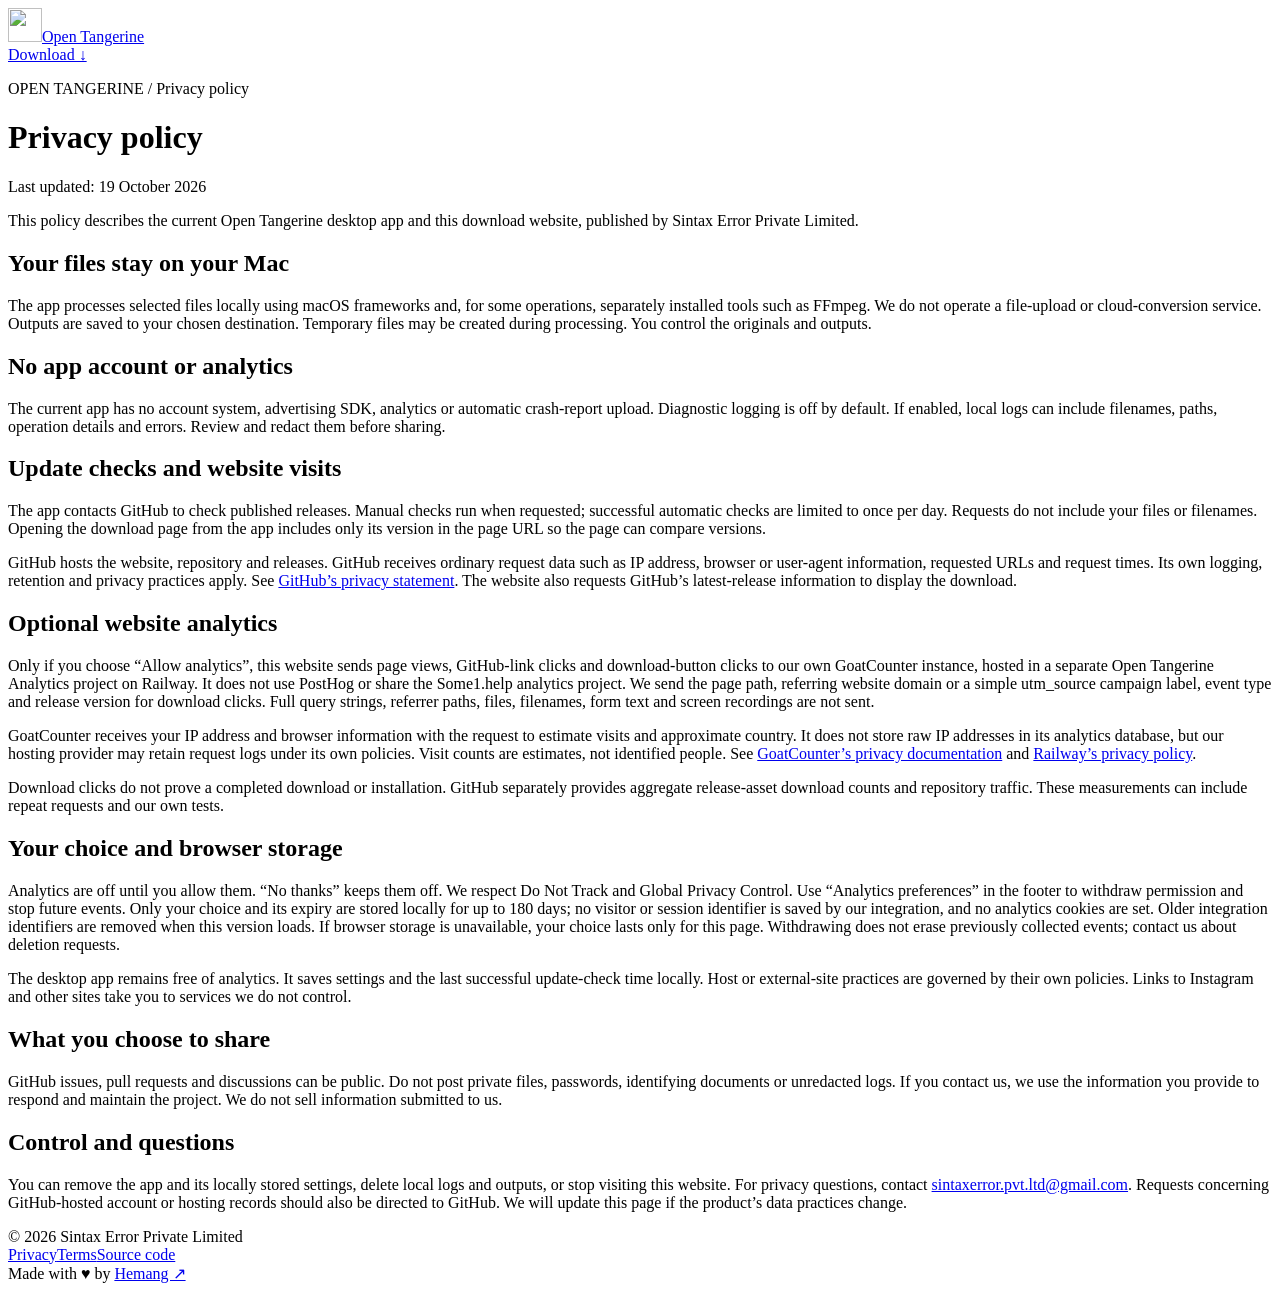
==== docs/privacy.html @ 4feaf7d5 "Release 0.1.9: drag exclusions, immediate hover, quick notch dismissal and Sintax branding" ====
<!doctype html><html lang="en"><head><meta charset="utf-8"><meta name="viewport" content="width=device-width,initial-scale=1"><title>Privacy policy — Open Tangerine</title><link rel="icon" href="assets/logo.svg"><link rel="stylesheet" href="assets/style.css"><meta name="description" content="How Open Tangerine processes files locally, checks releases on GitHub and handles website visits and diagnostic logs."><meta name="robots" content="index,follow,max-image-preview:large"><link rel="canonical" href="https://sintaxerrorpvtltd.github.io/Open-Tangerine/privacy.html"><link rel="sitemap" type="application/xml" href="https://sintaxerrorpvtltd.github.io/Open-Tangerine/sitemap.xml"><meta name="referrer" content="strict-origin-when-cross-origin"><meta property="og:type" content="website"><meta property="og:site_name" content="Open Tangerine"><meta property="og:locale" content="en_US"><meta property="og:title" content="Privacy policy — Open Tangerine"><meta property="og:description" content="How Open Tangerine processes files locally, checks releases on GitHub and handles website visits and diagnostic logs."><meta property="og:url" content="https://sintaxerrorpvtltd.github.io/Open-Tangerine/privacy.html"><meta property="og:image" content="https://sintaxerrorpvtltd.github.io/Open-Tangerine/assets/social-icon.png"><meta property="og:image:width" content="512"><meta property="og:image:height" content="512"><meta property="og:image:alt" content="Open Tangerine orange app icon"><meta name="twitter:card" content="summary"><meta name="twitter:title" content="Privacy policy — Open Tangerine"><meta name="twitter:description" content="How Open Tangerine processes files locally, checks releases on GitHub and handles website visits and diagnostic logs."><meta name="twitter:image" content="https://sintaxerrorpvtltd.github.io/Open-Tangerine/assets/social-icon.png"><link rel="stylesheet" href="assets/analytics.css?v=1"><script src="assets/analytics.js?v=2" defer></script></head><body><header class="nav wrap"><a class="brand" href="./"><img src="assets/logo.svg" width="34" height="34" alt="">Open Tangerine</a><nav><a href="./#download">Download ↓</a></nav></header><main class="legal wrap"><p class="eyebrow">OPEN TANGERINE / Privacy policy</p><h1>Privacy policy</h1><p>Last updated: 19 October 2026</p><p>This policy describes the current Open Tangerine desktop app and this download website, published by Sintax Error Private Limited.</p><h2>Your files stay on your Mac</h2><p>The app processes selected files locally using macOS frameworks and, for some operations, separately installed tools such as FFmpeg. We do not operate a file-upload or cloud-conversion service. Outputs are saved to your chosen destination. Temporary files may be created during processing. You control the originals and outputs.</p><h2>No app account or analytics</h2><p>The current app has no account system, advertising SDK, analytics or automatic crash-report upload. Diagnostic logging is off by default. If enabled, local logs can include filenames, paths, operation details and errors. Review and redact them before sharing.</p><h2>Update checks and website visits</h2><p>The app contacts GitHub to check published releases. Manual checks run when requested; successful automatic checks are limited to once per day. Requests do not include your files or filenames. Opening the download page from the app includes only its version in the page URL so the page can compare versions.</p><p>GitHub hosts the website, repository and releases. GitHub receives ordinary request data such as IP address, browser or user-agent information, requested URLs and request times. Its own logging, retention and privacy practices apply. See <a href="https://docs.github.com/en/site-policy/privacy-policies/github-general-privacy-statement">GitHub’s privacy statement</a>. The website also requests GitHub’s latest-release information to display the download.</p><h2>Optional website analytics</h2><p>Only if you choose “Allow analytics”, this website sends page views, GitHub-link clicks and download-button clicks to our own GoatCounter instance, hosted in a separate Open Tangerine Analytics project on Railway. It does not use PostHog or share the Some1.help analytics project. We send the page path, referring website domain or a simple utm_source campaign label, event type and release version for download clicks. Full query strings, referrer paths, files, filenames, form text and screen recordings are not sent.</p><p>GoatCounter receives your IP address and browser information with the request to estimate visits and approximate country. It does not store raw IP addresses in its analytics database, but our hosting provider may retain request logs under its own policies. Visit counts are estimates, not identified people. See <a href="https://www.goatcounter.com/help/privacy">GoatCounter’s privacy documentation</a> and <a href="https://railway.com/legal/privacy">Railway’s privacy policy</a>.</p><p>Download clicks do not prove a completed download or installation. GitHub separately provides aggregate release-asset download counts and repository traffic. These measurements can include repeat requests and our own tests.</p><h2>Your choice and browser storage</h2><p>Analytics are off until you allow them. “No thanks” keeps them off. We respect Do Not Track and Global Privacy Control. Use “Analytics preferences” in the footer to withdraw permission and stop future events. Only your choice and its expiry are stored locally for up to 180 days; no visitor or session identifier is saved by our integration, and no analytics cookies are set. Older integration identifiers are removed when this version loads. If browser storage is unavailable, your choice lasts only for this page. Withdrawing does not erase previously collected events; contact us about deletion requests.</p><p>The desktop app remains free of analytics. It saves settings and the last successful update-check time locally. Host or external-site practices are governed by their own policies. Links to Instagram and other sites take you to services we do not control.</p><h2>What you choose to share</h2><p>GitHub issues, pull requests and discussions can be public. Do not post private files, passwords, identifying documents or unredacted logs. If you contact us, we use the information you provide to respond and maintain the project. We do not sell information submitted to us.</p><h2>Control and questions</h2><p>You can remove the app and its locally stored settings, delete local logs and outputs, or stop visiting this website. For privacy questions, contact <a href="mailto:sintaxerror.pvt.ltd@gmail.com">sintaxerror.pvt.ltd@gmail.com</a>. Requests concerning GitHub-hosted account or hosting records should also be directed to GitHub. We will update this page if the product’s data practices change.</p></main><footer><div class="wrap footer-bottom"><span>© 2026 Sintax Error Private Limited</span><nav aria-label="Legal"><a href="privacy.html">Privacy</a><a href="terms.html">Terms</a><a href="https://github.com/sintaxerrorpvtltd/Open-Tangerine">Source code</a></nav><span>Made with <span class="heart" aria-label="love">♥</span> by <a href="https://www.instagram.com/hemaangg/">Hemang ↗</a></span></div></footer></body></html>
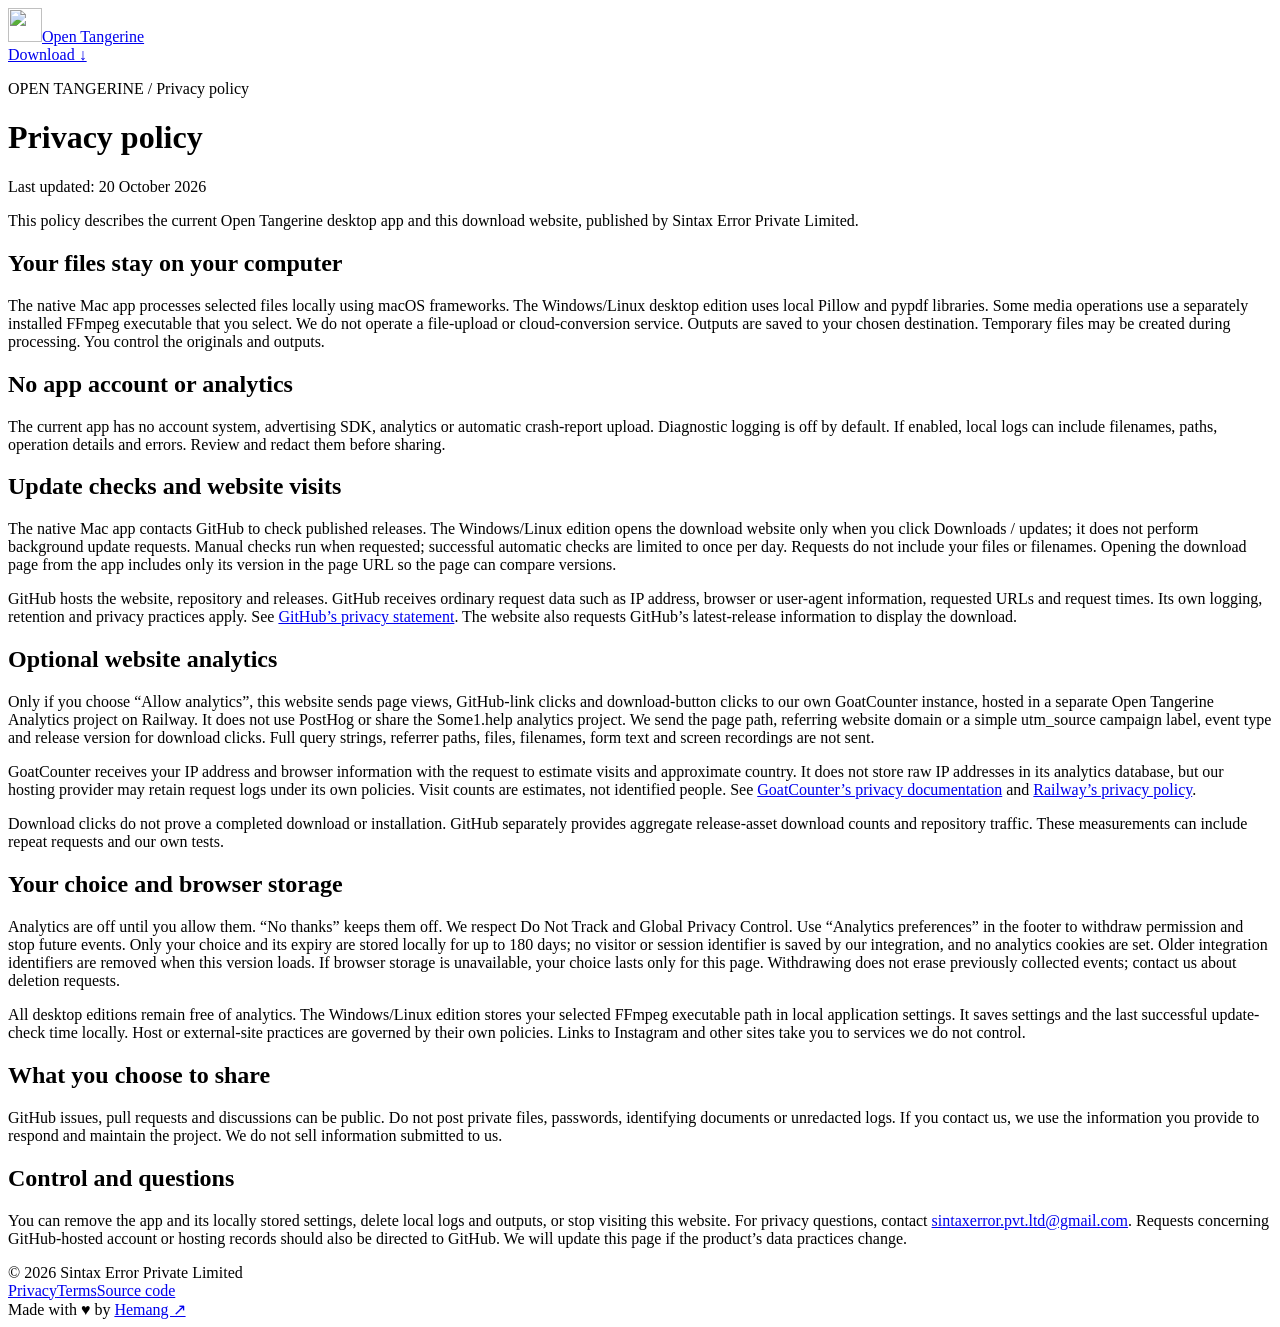
==== commit 1fc2333f: "Document desktop privacy and include Windows/Linux package analytics" ====
--- a/docs/privacy.html
+++ b/docs/privacy.html
@@ -1 +1 @@
-<!doctype html><html lang="en"><head><meta charset="utf-8"><meta name="viewport" content="width=device-width,initial-scale=1"><title>Privacy policy — Open Tangerine</title><link rel="icon" href="assets/logo.svg"><link rel="stylesheet" href="assets/style.css"><meta name="description" content="How Open Tangerine processes files locally, checks releases on GitHub and handles website visits and diagnostic logs."><meta name="robots" content="index,follow,max-image-preview:large"><link rel="canonical" href="https://sintaxerrorpvtltd.github.io/Open-Tangerine/privacy.html"><link rel="sitemap" type="application/xml" href="https://sintaxerrorpvtltd.github.io/Open-Tangerine/sitemap.xml"><meta name="referrer" content="strict-origin-when-cross-origin"><meta property="og:type" content="website"><meta property="og:site_name" content="Open Tangerine"><meta property="og:locale" content="en_US"><meta property="og:title" content="Privacy policy — Open Tangerine"><meta property="og:description" content="How Open Tangerine processes files locally, checks releases on GitHub and handles website visits and diagnostic logs."><meta property="og:url" content="https://sintaxerrorpvtltd.github.io/Open-Tangerine/privacy.html"><meta property="og:image" content="https://sintaxerrorpvtltd.github.io/Open-Tangerine/assets/social-icon.png"><meta property="og:image:width" content="512"><meta property="og:image:height" content="512"><meta property="og:image:alt" content="Open Tangerine orange app icon"><meta name="twitter:card" content="summary"><meta name="twitter:title" content="Privacy policy — Open Tangerine"><meta name="twitter:description" content="How Open Tangerine processes files locally, checks releases on GitHub and handles website visits and diagnostic logs."><meta name="twitter:image" content="https://sintaxerrorpvtltd.github.io/Open-Tangerine/assets/social-icon.png"><link rel="stylesheet" href="assets/analytics.css?v=1"><script src="assets/analytics.js?v=2" defer></script></head><body><header class="nav wrap"><a class="brand" href="./"><img src="assets/logo.svg" width="34" height="34" alt="">Open Tangerine</a><nav><a href="./#download">Download ↓</a></nav></header><main class="legal wrap"><p class="eyebrow">OPEN TANGERINE / Privacy policy</p><h1>Privacy policy</h1><p>Last updated: 19 October 2026</p><p>This policy describes the current Open Tangerine desktop app and this download website, published by Sintax Error Private Limited.</p><h2>Your files stay on your Mac</h2><p>The app processes selected files locally using macOS frameworks and, for some operations, separately installed tools such as FFmpeg. We do not operate a file-upload or cloud-conversion service. Outputs are saved to your chosen destination. Temporary files may be created during processing. You control the originals and outputs.</p><h2>No app account or analytics</h2><p>The current app has no account system, advertising SDK, analytics or automatic crash-report upload. Diagnostic logging is off by default. If enabled, local logs can include filenames, paths, operation details and errors. Review and redact them before sharing.</p><h2>Update checks and website visits</h2><p>The app contacts GitHub to check published releases. Manual checks run when requested; successful automatic checks are limited to once per day. Requests do not include your files or filenames. Opening the download page from the app includes only its version in the page URL so the page can compare versions.</p><p>GitHub hosts the website, repository and releases. GitHub receives ordinary request data such as IP address, browser or user-agent information, requested URLs and request times. Its own logging, retention and privacy practices apply. See <a href="https://docs.github.com/en/site-policy/privacy-policies/github-general-privacy-statement">GitHub’s privacy statement</a>. The website also requests GitHub’s latest-release information to display the download.</p><h2>Optional website analytics</h2><p>Only if you choose “Allow analytics”, this website sends page views, GitHub-link clicks and download-button clicks to our own GoatCounter instance, hosted in a separate Open Tangerine Analytics project on Railway. It does not use PostHog or share the Some1.help analytics project. We send the page path, referring website domain or a simple utm_source campaign label, event type and release version for download clicks. Full query strings, referrer paths, files, filenames, form text and screen recordings are not sent.</p><p>GoatCounter receives your IP address and browser information with the request to estimate visits and approximate country. It does not store raw IP addresses in its analytics database, but our hosting provider may retain request logs under its own policies. Visit counts are estimates, not identified people. See <a href="https://www.goatcounter.com/help/privacy">GoatCounter’s privacy documentation</a> and <a href="https://railway.com/legal/privacy">Railway’s privacy policy</a>.</p><p>Download clicks do not prove a completed download or installation. GitHub separately provides aggregate release-asset download counts and repository traffic. These measurements can include repeat requests and our own tests.</p><h2>Your choice and browser storage</h2><p>Analytics are off until you allow them. “No thanks” keeps them off. We respect Do Not Track and Global Privacy Control. Use “Analytics preferences” in the footer to withdraw permission and stop future events. Only your choice and its expiry are stored locally for up to 180 days; no visitor or session identifier is saved by our integration, and no analytics cookies are set. Older integration identifiers are removed when this version loads. If browser storage is unavailable, your choice lasts only for this page. Withdrawing does not erase previously collected events; contact us about deletion requests.</p><p>The desktop app remains free of analytics. It saves settings and the last successful update-check time locally. Host or external-site practices are governed by their own policies. Links to Instagram and other sites take you to services we do not control.</p><h2>What you choose to share</h2><p>GitHub issues, pull requests and discussions can be public. Do not post private files, passwords, identifying documents or unredacted logs. If you contact us, we use the information you provide to respond and maintain the project. We do not sell information submitted to us.</p><h2>Control and questions</h2><p>You can remove the app and its locally stored settings, delete local logs and outputs, or stop visiting this website. For privacy questions, contact <a href="mailto:sintaxerror.pvt.ltd@gmail.com">sintaxerror.pvt.ltd@gmail.com</a>. Requests concerning GitHub-hosted account or hosting records should also be directed to GitHub. We will update this page if the product’s data practices change.</p></main><footer><div class="wrap footer-bottom"><span>© 2026 Sintax Error Private Limited</span><nav aria-label="Legal"><a href="privacy.html">Privacy</a><a href="terms.html">Terms</a><a href="https://github.com/sintaxerrorpvtltd/Open-Tangerine">Source code</a></nav><span>Made with <span class="heart" aria-label="love">♥</span> by <a href="https://www.instagram.com/hemaangg/">Hemang ↗</a></span></div></footer></body></html>+<!doctype html><html lang="en"><head><meta charset="utf-8"><meta name="viewport" content="width=device-width,initial-scale=1"><title>Privacy policy — Open Tangerine</title><link rel="icon" href="assets/logo.svg"><link rel="stylesheet" href="assets/style.css"><meta name="description" content="How Open Tangerine processes files locally, checks releases on GitHub and handles website visits and diagnostic logs."><meta name="robots" content="index,follow,max-image-preview:large"><link rel="canonical" href="https://sintaxerrorpvtltd.github.io/Open-Tangerine/privacy.html"><link rel="sitemap" type="application/xml" href="https://sintaxerrorpvtltd.github.io/Open-Tangerine/sitemap.xml"><meta name="referrer" content="strict-origin-when-cross-origin"><meta property="og:type" content="website"><meta property="og:site_name" content="Open Tangerine"><meta property="og:locale" content="en_US"><meta property="og:title" content="Privacy policy — Open Tangerine"><meta property="og:description" content="How Open Tangerine processes files locally, checks releases on GitHub and handles website visits and diagnostic logs."><meta property="og:url" content="https://sintaxerrorpvtltd.github.io/Open-Tangerine/privacy.html"><meta property="og:image" content="https://sintaxerrorpvtltd.github.io/Open-Tangerine/assets/social-icon.png"><meta property="og:image:width" content="512"><meta property="og:image:height" content="512"><meta property="og:image:alt" content="Open Tangerine orange app icon"><meta name="twitter:card" content="summary"><meta name="twitter:title" content="Privacy policy — Open Tangerine"><meta name="twitter:description" content="How Open Tangerine processes files locally, checks releases on GitHub and handles website visits and diagnostic logs."><meta name="twitter:image" content="https://sintaxerrorpvtltd.github.io/Open-Tangerine/assets/social-icon.png"><link rel="stylesheet" href="assets/analytics.css?v=1"><script src="assets/analytics.js?v=2" defer></script></head><body><header class="nav wrap"><a class="brand" href="./"><img src="assets/logo.svg" width="34" height="34" alt="">Open Tangerine</a><nav><a href="./#download">Download ↓</a></nav></header><main class="legal wrap"><p class="eyebrow">OPEN TANGERINE / Privacy policy</p><h1>Privacy policy</h1><p>Last updated: 20 October 2026</p><p>This policy describes the current Open Tangerine desktop app and this download website, published by Sintax Error Private Limited.</p><h2>Your files stay on your computer</h2><p>The native Mac app processes selected files locally using macOS frameworks. The Windows/Linux desktop edition uses local Pillow and pypdf libraries. Some media operations use a separately installed FFmpeg executable that you select. We do not operate a file-upload or cloud-conversion service. Outputs are saved to your chosen destination. Temporary files may be created during processing. You control the originals and outputs.</p><h2>No app account or analytics</h2><p>The current app has no account system, advertising SDK, analytics or automatic crash-report upload. Diagnostic logging is off by default. If enabled, local logs can include filenames, paths, operation details and errors. Review and redact them before sharing.</p><h2>Update checks and website visits</h2><p>The native Mac app contacts GitHub to check published releases. The Windows/Linux edition opens the download website only when you click Downloads / updates; it does not perform background update requests. Manual checks run when requested; successful automatic checks are limited to once per day. Requests do not include your files or filenames. Opening the download page from the app includes only its version in the page URL so the page can compare versions.</p><p>GitHub hosts the website, repository and releases. GitHub receives ordinary request data such as IP address, browser or user-agent information, requested URLs and request times. Its own logging, retention and privacy practices apply. See <a href="https://docs.github.com/en/site-policy/privacy-policies/github-general-privacy-statement">GitHub’s privacy statement</a>. The website also requests GitHub’s latest-release information to display the download.</p><h2>Optional website analytics</h2><p>Only if you choose “Allow analytics”, this website sends page views, GitHub-link clicks and download-button clicks to our own GoatCounter instance, hosted in a separate Open Tangerine Analytics project on Railway. It does not use PostHog or share the Some1.help analytics project. We send the page path, referring website domain or a simple utm_source campaign label, event type and release version for download clicks. Full query strings, referrer paths, files, filenames, form text and screen recordings are not sent.</p><p>GoatCounter receives your IP address and browser information with the request to estimate visits and approximate country. It does not store raw IP addresses in its analytics database, but our hosting provider may retain request logs under its own policies. Visit counts are estimates, not identified people. See <a href="https://www.goatcounter.com/help/privacy">GoatCounter’s privacy documentation</a> and <a href="https://railway.com/legal/privacy">Railway’s privacy policy</a>.</p><p>Download clicks do not prove a completed download or installation. GitHub separately provides aggregate release-asset download counts and repository traffic. These measurements can include repeat requests and our own tests.</p><h2>Your choice and browser storage</h2><p>Analytics are off until you allow them. “No thanks” keeps them off. We respect Do Not Track and Global Privacy Control. Use “Analytics preferences” in the footer to withdraw permission and stop future events. Only your choice and its expiry are stored locally for up to 180 days; no visitor or session identifier is saved by our integration, and no analytics cookies are set. Older integration identifiers are removed when this version loads. If browser storage is unavailable, your choice lasts only for this page. Withdrawing does not erase previously collected events; contact us about deletion requests.</p><p>All desktop editions remain free of analytics. The Windows/Linux edition stores your selected FFmpeg executable path in local application settings. It saves settings and the last successful update-check time locally. Host or external-site practices are governed by their own policies. Links to Instagram and other sites take you to services we do not control.</p><h2>What you choose to share</h2><p>GitHub issues, pull requests and discussions can be public. Do not post private files, passwords, identifying documents or unredacted logs. If you contact us, we use the information you provide to respond and maintain the project. We do not sell information submitted to us.</p><h2>Control and questions</h2><p>You can remove the app and its locally stored settings, delete local logs and outputs, or stop visiting this website. For privacy questions, contact <a href="mailto:sintaxerror.pvt.ltd@gmail.com">sintaxerror.pvt.ltd@gmail.com</a>. Requests concerning GitHub-hosted account or hosting records should also be directed to GitHub. We will update this page if the product’s data practices change.</p></main><footer><div class="wrap footer-bottom"><span>© 2026 Sintax Error Private Limited</span><nav aria-label="Legal"><a href="privacy.html">Privacy</a><a href="terms.html">Terms</a><a href="https://github.com/sintaxerrorpvtltd/Open-Tangerine">Source code</a></nav><span>Made with <span class="heart" aria-label="love">♥</span> by <a href="https://www.instagram.com/hemaangg/">Hemang ↗</a></span></div></footer></body></html>
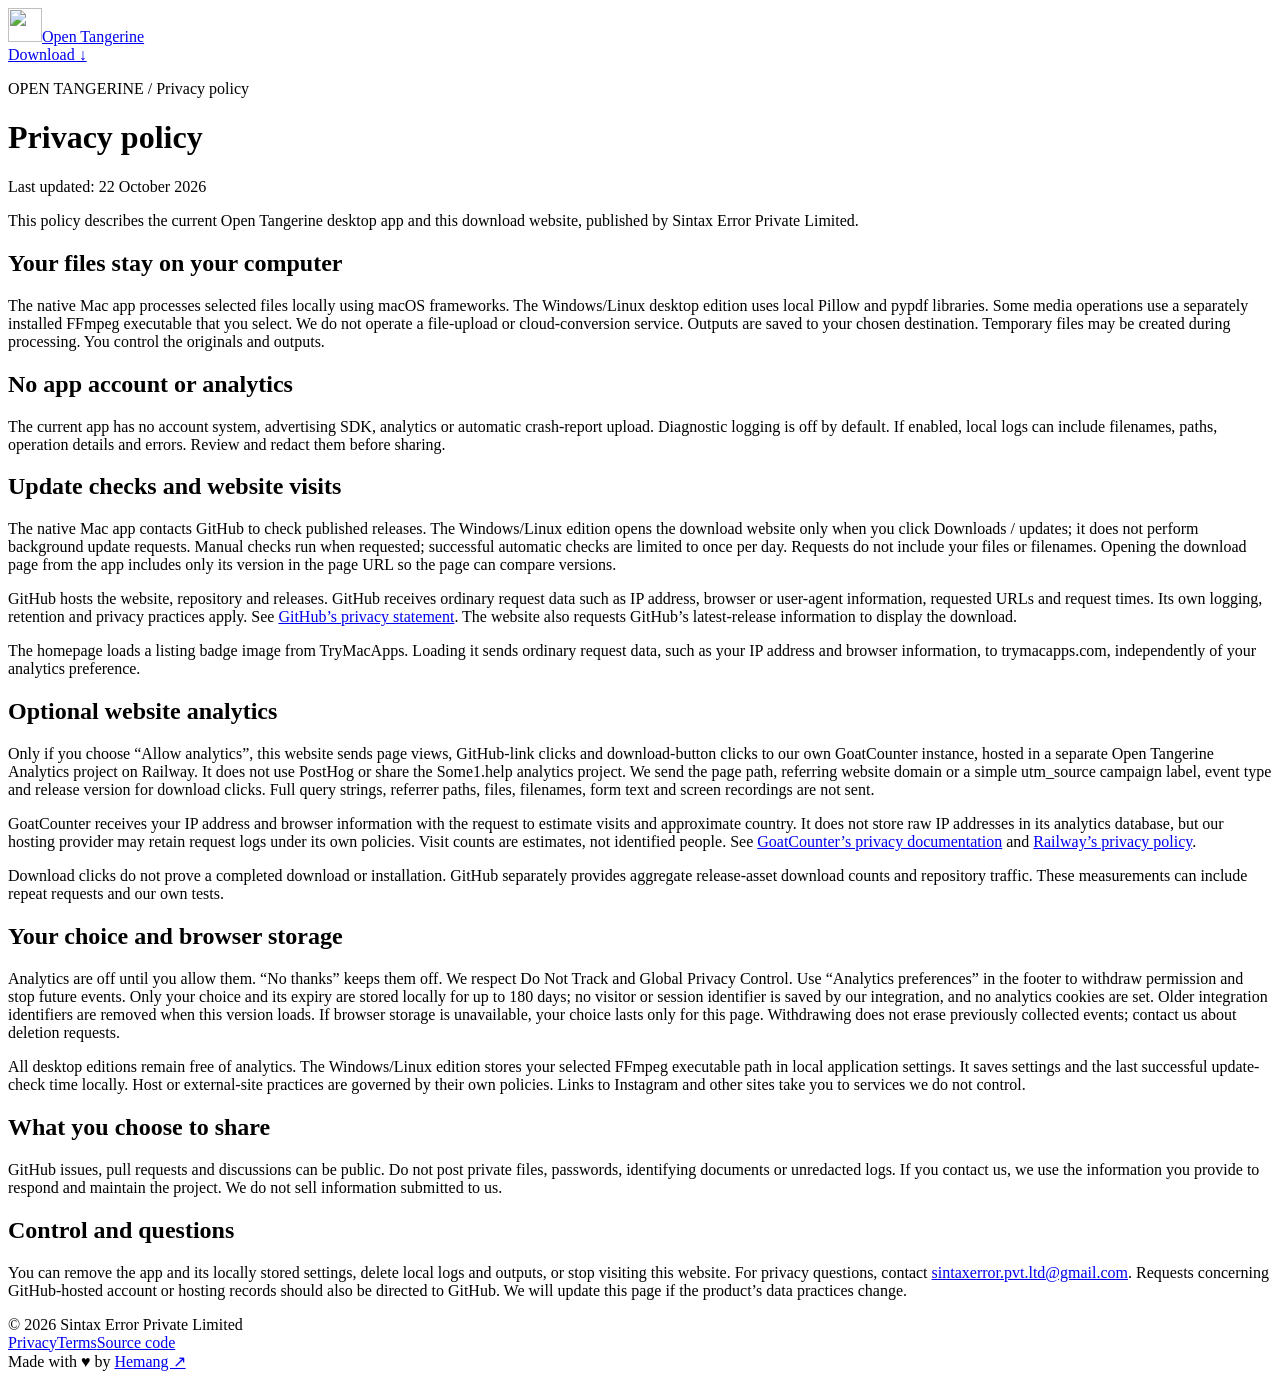
==== commit 8236e65e: "docs: add TryMacApps listing badge (#14) Co-authored-by: Hemang Boricha <hemaangg@Hemangs-Laptop.loc" ====
--- a/docs/privacy.html
+++ b/docs/privacy.html
@@ -1 +1 @@
-<!doctype html><html lang="en"><head><meta charset="utf-8"><meta name="viewport" content="width=device-width,initial-scale=1"><title>Privacy policy — Open Tangerine</title><link rel="icon" href="assets/logo.svg"><link rel="stylesheet" href="assets/style.css"><meta name="description" content="How Open Tangerine processes files locally, checks releases on GitHub and handles website visits and diagnostic logs."><meta name="robots" content="index,follow,max-image-preview:large"><link rel="canonical" href="https://sintaxerrorpvtltd.github.io/Open-Tangerine/privacy.html"><link rel="sitemap" type="application/xml" href="https://sintaxerrorpvtltd.github.io/Open-Tangerine/sitemap.xml"><meta name="referrer" content="strict-origin-when-cross-origin"><meta property="og:type" content="website"><meta property="og:site_name" content="Open Tangerine"><meta property="og:locale" content="en_US"><meta property="og:title" content="Privacy policy — Open Tangerine"><meta property="og:description" content="How Open Tangerine processes files locally, checks releases on GitHub and handles website visits and diagnostic logs."><meta property="og:url" content="https://sintaxerrorpvtltd.github.io/Open-Tangerine/privacy.html"><meta property="og:image" content="https://sintaxerrorpvtltd.github.io/Open-Tangerine/assets/social-icon.png"><meta property="og:image:width" content="512"><meta property="og:image:height" content="512"><meta property="og:image:alt" content="Open Tangerine orange app icon"><meta name="twitter:card" content="summary"><meta name="twitter:title" content="Privacy policy — Open Tangerine"><meta name="twitter:description" content="How Open Tangerine processes files locally, checks releases on GitHub and handles website visits and diagnostic logs."><meta name="twitter:image" content="https://sintaxerrorpvtltd.github.io/Open-Tangerine/assets/social-icon.png"><link rel="stylesheet" href="assets/analytics.css?v=1"><script src="assets/analytics.js?v=2" defer></script></head><body><header class="nav wrap"><a class="brand" href="./"><img src="assets/logo.svg" width="34" height="34" alt="">Open Tangerine</a><nav><a href="./#download">Download ↓</a></nav></header><main class="legal wrap"><p class="eyebrow">OPEN TANGERINE / Privacy policy</p><h1>Privacy policy</h1><p>Last updated: 20 October 2026</p><p>This policy describes the current Open Tangerine desktop app and this download website, published by Sintax Error Private Limited.</p><h2>Your files stay on your computer</h2><p>The native Mac app processes selected files locally using macOS frameworks. The Windows/Linux desktop edition uses local Pillow and pypdf libraries. Some media operations use a separately installed FFmpeg executable that you select. We do not operate a file-upload or cloud-conversion service. Outputs are saved to your chosen destination. Temporary files may be created during processing. You control the originals and outputs.</p><h2>No app account or analytics</h2><p>The current app has no account system, advertising SDK, analytics or automatic crash-report upload. Diagnostic logging is off by default. If enabled, local logs can include filenames, paths, operation details and errors. Review and redact them before sharing.</p><h2>Update checks and website visits</h2><p>The native Mac app contacts GitHub to check published releases. The Windows/Linux edition opens the download website only when you click Downloads / updates; it does not perform background update requests. Manual checks run when requested; successful automatic checks are limited to once per day. Requests do not include your files or filenames. Opening the download page from the app includes only its version in the page URL so the page can compare versions.</p><p>GitHub hosts the website, repository and releases. GitHub receives ordinary request data such as IP address, browser or user-agent information, requested URLs and request times. Its own logging, retention and privacy practices apply. See <a href="https://docs.github.com/en/site-policy/privacy-policies/github-general-privacy-statement">GitHub’s privacy statement</a>. The website also requests GitHub’s latest-release information to display the download.</p><h2>Optional website analytics</h2><p>Only if you choose “Allow analytics”, this website sends page views, GitHub-link clicks and download-button clicks to our own GoatCounter instance, hosted in a separate Open Tangerine Analytics project on Railway. It does not use PostHog or share the Some1.help analytics project. We send the page path, referring website domain or a simple utm_source campaign label, event type and release version for download clicks. Full query strings, referrer paths, files, filenames, form text and screen recordings are not sent.</p><p>GoatCounter receives your IP address and browser information with the request to estimate visits and approximate country. It does not store raw IP addresses in its analytics database, but our hosting provider may retain request logs under its own policies. Visit counts are estimates, not identified people. See <a href="https://www.goatcounter.com/help/privacy">GoatCounter’s privacy documentation</a> and <a href="https://railway.com/legal/privacy">Railway’s privacy policy</a>.</p><p>Download clicks do not prove a completed download or installation. GitHub separately provides aggregate release-asset download counts and repository traffic. These measurements can include repeat requests and our own tests.</p><h2>Your choice and browser storage</h2><p>Analytics are off until you allow them. “No thanks” keeps them off. We respect Do Not Track and Global Privacy Control. Use “Analytics preferences” in the footer to withdraw permission and stop future events. Only your choice and its expiry are stored locally for up to 180 days; no visitor or session identifier is saved by our integration, and no analytics cookies are set. Older integration identifiers are removed when this version loads. If browser storage is unavailable, your choice lasts only for this page. Withdrawing does not erase previously collected events; contact us about deletion requests.</p><p>All desktop editions remain free of analytics. The Windows/Linux edition stores your selected FFmpeg executable path in local application settings. It saves settings and the last successful update-check time locally. Host or external-site practices are governed by their own policies. Links to Instagram and other sites take you to services we do not control.</p><h2>What you choose to share</h2><p>GitHub issues, pull requests and discussions can be public. Do not post private files, passwords, identifying documents or unredacted logs. If you contact us, we use the information you provide to respond and maintain the project. We do not sell information submitted to us.</p><h2>Control and questions</h2><p>You can remove the app and its locally stored settings, delete local logs and outputs, or stop visiting this website. For privacy questions, contact <a href="mailto:sintaxerror.pvt.ltd@gmail.com">sintaxerror.pvt.ltd@gmail.com</a>. Requests concerning GitHub-hosted account or hosting records should also be directed to GitHub. We will update this page if the product’s data practices change.</p></main><footer><div class="wrap footer-bottom"><span>© 2026 Sintax Error Private Limited</span><nav aria-label="Legal"><a href="privacy.html">Privacy</a><a href="terms.html">Terms</a><a href="https://github.com/sintaxerrorpvtltd/Open-Tangerine">Source code</a></nav><span>Made with <span class="heart" aria-label="love">♥</span> by <a href="https://www.instagram.com/hemaangg/">Hemang ↗</a></span></div></footer></body></html>+<!doctype html><html lang="en"><head><meta charset="utf-8"><meta name="viewport" content="width=device-width,initial-scale=1"><title>Privacy policy — Open Tangerine</title><link rel="icon" href="assets/logo.svg"><link rel="stylesheet" href="assets/style.css"><meta name="description" content="How Open Tangerine processes files locally, checks releases on GitHub and handles website visits and diagnostic logs."><meta name="robots" content="index,follow,max-image-preview:large"><link rel="canonical" href="https://sintaxerrorpvtltd.github.io/Open-Tangerine/privacy.html"><link rel="sitemap" type="application/xml" href="https://sintaxerrorpvtltd.github.io/Open-Tangerine/sitemap.xml"><meta name="referrer" content="strict-origin-when-cross-origin"><meta property="og:type" content="website"><meta property="og:site_name" content="Open Tangerine"><meta property="og:locale" content="en_US"><meta property="og:title" content="Privacy policy — Open Tangerine"><meta property="og:description" content="How Open Tangerine processes files locally, checks releases on GitHub and handles website visits and diagnostic logs."><meta property="og:url" content="https://sintaxerrorpvtltd.github.io/Open-Tangerine/privacy.html"><meta property="og:image" content="https://sintaxerrorpvtltd.github.io/Open-Tangerine/assets/social-icon.png"><meta property="og:image:width" content="512"><meta property="og:image:height" content="512"><meta property="og:image:alt" content="Open Tangerine orange app icon"><meta name="twitter:card" content="summary"><meta name="twitter:title" content="Privacy policy — Open Tangerine"><meta name="twitter:description" content="How Open Tangerine processes files locally, checks releases on GitHub and handles website visits and diagnostic logs."><meta name="twitter:image" content="https://sintaxerrorpvtltd.github.io/Open-Tangerine/assets/social-icon.png"><link rel="stylesheet" href="assets/analytics.css?v=1"><script src="assets/analytics.js?v=2" defer></script></head><body><header class="nav wrap"><a class="brand" href="./"><img src="assets/logo.svg" width="34" height="34" alt="">Open Tangerine</a><nav><a href="./#download">Download ↓</a></nav></header><main class="legal wrap"><p class="eyebrow">OPEN TANGERINE / Privacy policy</p><h1>Privacy policy</h1><p>Last updated: 22 October 2026</p><p>This policy describes the current Open Tangerine desktop app and this download website, published by Sintax Error Private Limited.</p><h2>Your files stay on your computer</h2><p>The native Mac app processes selected files locally using macOS frameworks. The Windows/Linux desktop edition uses local Pillow and pypdf libraries. Some media operations use a separately installed FFmpeg executable that you select. We do not operate a file-upload or cloud-conversion service. Outputs are saved to your chosen destination. Temporary files may be created during processing. You control the originals and outputs.</p><h2>No app account or analytics</h2><p>The current app has no account system, advertising SDK, analytics or automatic crash-report upload. Diagnostic logging is off by default. If enabled, local logs can include filenames, paths, operation details and errors. Review and redact them before sharing.</p><h2>Update checks and website visits</h2><p>The native Mac app contacts GitHub to check published releases. The Windows/Linux edition opens the download website only when you click Downloads / updates; it does not perform background update requests. Manual checks run when requested; successful automatic checks are limited to once per day. Requests do not include your files or filenames. Opening the download page from the app includes only its version in the page URL so the page can compare versions.</p><p>GitHub hosts the website, repository and releases. GitHub receives ordinary request data such as IP address, browser or user-agent information, requested URLs and request times. Its own logging, retention and privacy practices apply. See <a href="https://docs.github.com/en/site-policy/privacy-policies/github-general-privacy-statement">GitHub’s privacy statement</a>. The website also requests GitHub’s latest-release information to display the download.</p><p>The homepage loads a listing badge image from TryMacApps. Loading it sends ordinary request data, such as your IP address and browser information, to trymacapps.com, independently of your analytics preference.</p><h2>Optional website analytics</h2><p>Only if you choose “Allow analytics”, this website sends page views, GitHub-link clicks and download-button clicks to our own GoatCounter instance, hosted in a separate Open Tangerine Analytics project on Railway. It does not use PostHog or share the Some1.help analytics project. We send the page path, referring website domain or a simple utm_source campaign label, event type and release version for download clicks. Full query strings, referrer paths, files, filenames, form text and screen recordings are not sent.</p><p>GoatCounter receives your IP address and browser information with the request to estimate visits and approximate country. It does not store raw IP addresses in its analytics database, but our hosting provider may retain request logs under its own policies. Visit counts are estimates, not identified people. See <a href="https://www.goatcounter.com/help/privacy">GoatCounter’s privacy documentation</a> and <a href="https://railway.com/legal/privacy">Railway’s privacy policy</a>.</p><p>Download clicks do not prove a completed download or installation. GitHub separately provides aggregate release-asset download counts and repository traffic. These measurements can include repeat requests and our own tests.</p><h2>Your choice and browser storage</h2><p>Analytics are off until you allow them. “No thanks” keeps them off. We respect Do Not Track and Global Privacy Control. Use “Analytics preferences” in the footer to withdraw permission and stop future events. Only your choice and its expiry are stored locally for up to 180 days; no visitor or session identifier is saved by our integration, and no analytics cookies are set. Older integration identifiers are removed when this version loads. If browser storage is unavailable, your choice lasts only for this page. Withdrawing does not erase previously collected events; contact us about deletion requests.</p><p>All desktop editions remain free of analytics. The Windows/Linux edition stores your selected FFmpeg executable path in local application settings. It saves settings and the last successful update-check time locally. Host or external-site practices are governed by their own policies. Links to Instagram and other sites take you to services we do not control.</p><h2>What you choose to share</h2><p>GitHub issues, pull requests and discussions can be public. Do not post private files, passwords, identifying documents or unredacted logs. If you contact us, we use the information you provide to respond and maintain the project. We do not sell information submitted to us.</p><h2>Control and questions</h2><p>You can remove the app and its locally stored settings, delete local logs and outputs, or stop visiting this website. For privacy questions, contact <a href="mailto:sintaxerror.pvt.ltd@gmail.com">sintaxerror.pvt.ltd@gmail.com</a>. Requests concerning GitHub-hosted account or hosting records should also be directed to GitHub. We will update this page if the product’s data practices change.</p></main><footer><div class="wrap footer-bottom"><span>© 2026 Sintax Error Private Limited</span><nav aria-label="Legal"><a href="privacy.html">Privacy</a><a href="terms.html">Terms</a><a href="https://github.com/sintaxerrorpvtltd/Open-Tangerine">Source code</a></nav><span>Made with <span class="heart" aria-label="love">♥</span> by <a href="https://www.instagram.com/hemaangg/">Hemang ↗</a></span></div></footer></body></html>
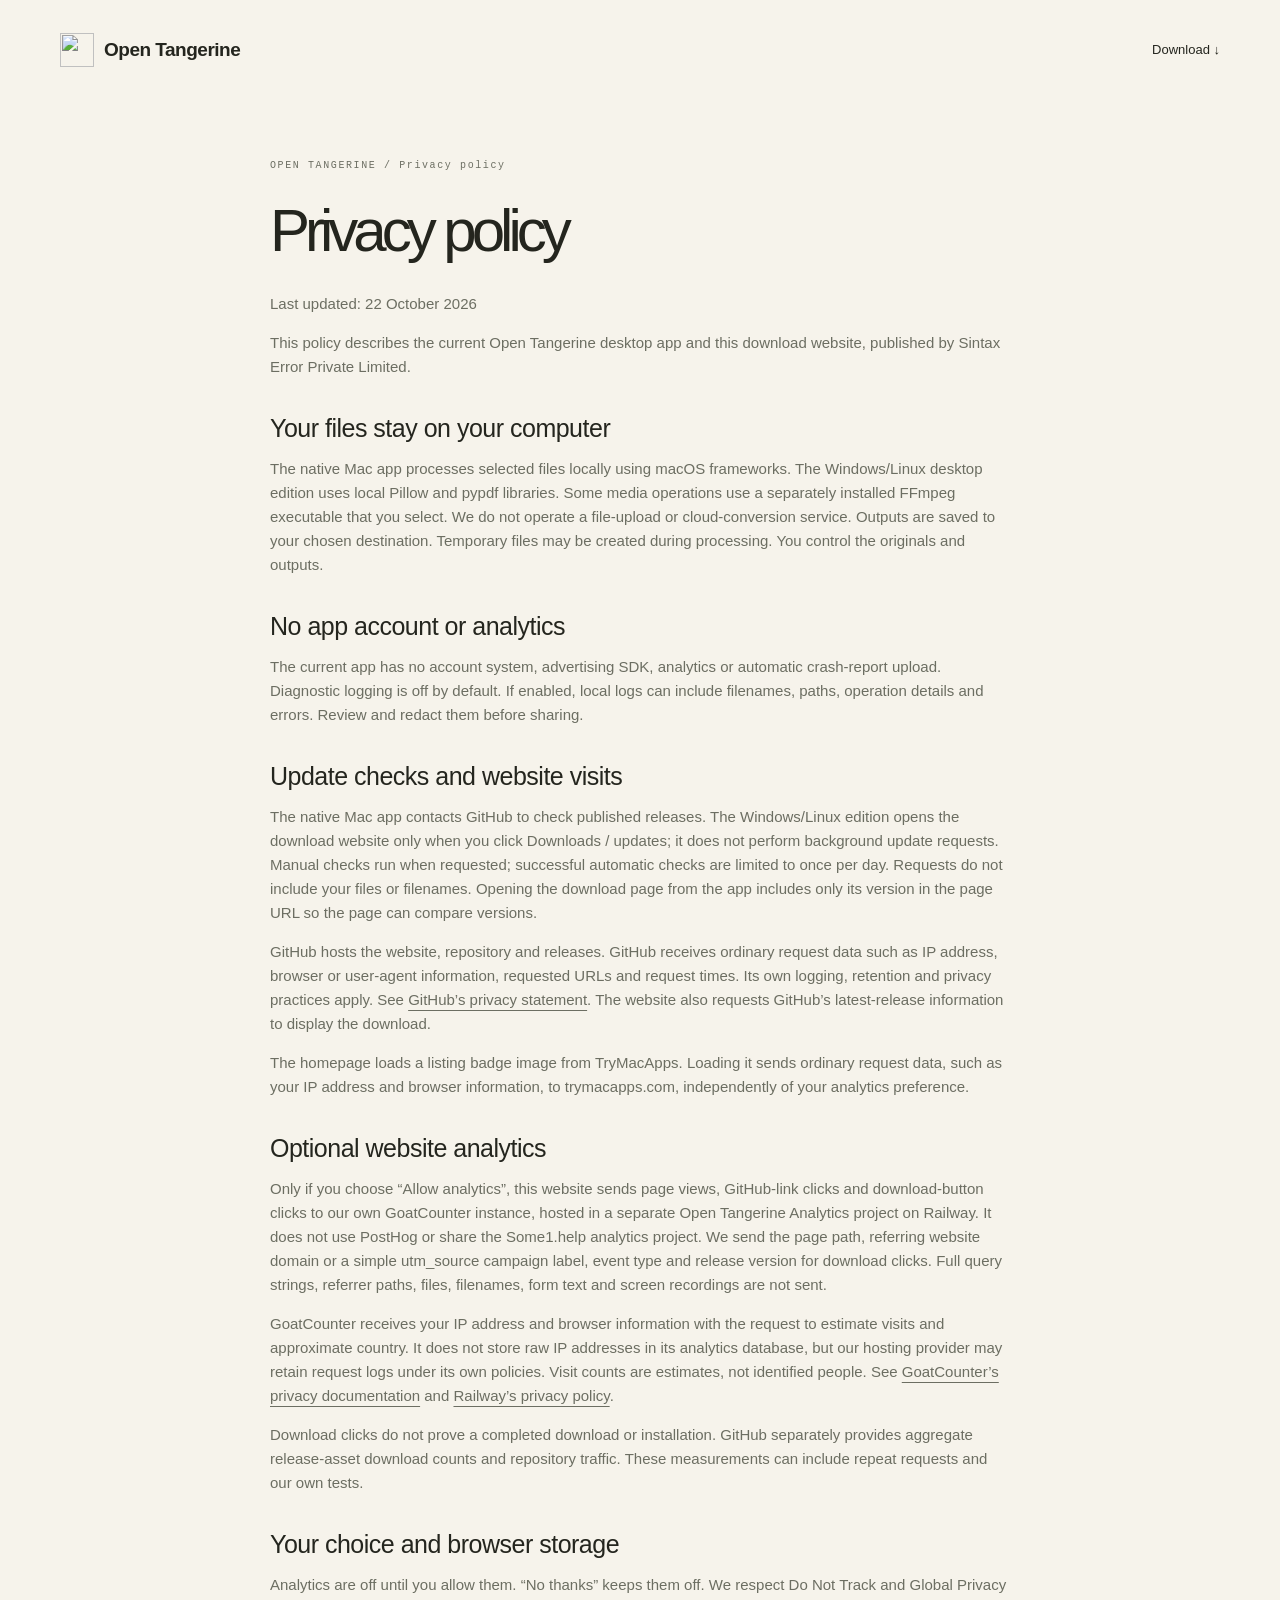
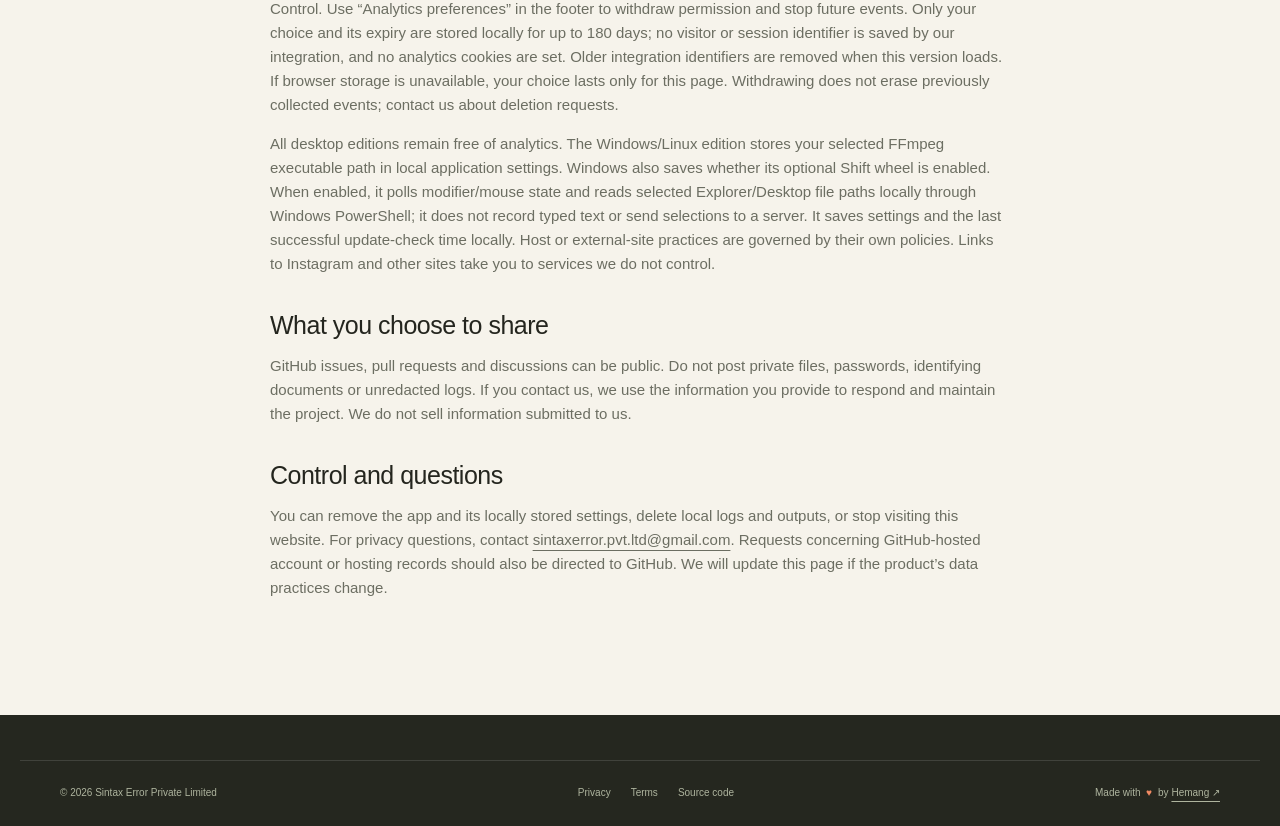
==== commit 53f1a75b: "Desktop 0.2.2: reviewed Windows wheel, tray safety and community triage (#15) * feat(desktop): integ" ====
--- a/docs/privacy.html
+++ b/docs/privacy.html
@@ -1 +1 @@
-<!doctype html><html lang="en"><head><meta charset="utf-8"><meta name="viewport" content="width=device-width,initial-scale=1"><title>Privacy policy — Open Tangerine</title><link rel="icon" href="assets/logo.svg"><link rel="stylesheet" href="assets/style.css"><meta name="description" content="How Open Tangerine processes files locally, checks releases on GitHub and handles website visits and diagnostic logs."><meta name="robots" content="index,follow,max-image-preview:large"><link rel="canonical" href="https://sintaxerrorpvtltd.github.io/Open-Tangerine/privacy.html"><link rel="sitemap" type="application/xml" href="https://sintaxerrorpvtltd.github.io/Open-Tangerine/sitemap.xml"><meta name="referrer" content="strict-origin-when-cross-origin"><meta property="og:type" content="website"><meta property="og:site_name" content="Open Tangerine"><meta property="og:locale" content="en_US"><meta property="og:title" content="Privacy policy — Open Tangerine"><meta property="og:description" content="How Open Tangerine processes files locally, checks releases on GitHub and handles website visits and diagnostic logs."><meta property="og:url" content="https://sintaxerrorpvtltd.github.io/Open-Tangerine/privacy.html"><meta property="og:image" content="https://sintaxerrorpvtltd.github.io/Open-Tangerine/assets/social-icon.png"><meta property="og:image:width" content="512"><meta property="og:image:height" content="512"><meta property="og:image:alt" content="Open Tangerine orange app icon"><meta name="twitter:card" content="summary"><meta name="twitter:title" content="Privacy policy — Open Tangerine"><meta name="twitter:description" content="How Open Tangerine processes files locally, checks releases on GitHub and handles website visits and diagnostic logs."><meta name="twitter:image" content="https://sintaxerrorpvtltd.github.io/Open-Tangerine/assets/social-icon.png"><link rel="stylesheet" href="assets/analytics.css?v=1"><script src="assets/analytics.js?v=2" defer></script></head><body><header class="nav wrap"><a class="brand" href="./"><img src="assets/logo.svg" width="34" height="34" alt="">Open Tangerine</a><nav><a href="./#download">Download ↓</a></nav></header><main class="legal wrap"><p class="eyebrow">OPEN TANGERINE / Privacy policy</p><h1>Privacy policy</h1><p>Last updated: 22 October 2026</p><p>This policy describes the current Open Tangerine desktop app and this download website, published by Sintax Error Private Limited.</p><h2>Your files stay on your computer</h2><p>The native Mac app processes selected files locally using macOS frameworks. The Windows/Linux desktop edition uses local Pillow and pypdf libraries. Some media operations use a separately installed FFmpeg executable that you select. We do not operate a file-upload or cloud-conversion service. Outputs are saved to your chosen destination. Temporary files may be created during processing. You control the originals and outputs.</p><h2>No app account or analytics</h2><p>The current app has no account system, advertising SDK, analytics or automatic crash-report upload. Diagnostic logging is off by default. If enabled, local logs can include filenames, paths, operation details and errors. Review and redact them before sharing.</p><h2>Update checks and website visits</h2><p>The native Mac app contacts GitHub to check published releases. The Windows/Linux edition opens the download website only when you click Downloads / updates; it does not perform background update requests. Manual checks run when requested; successful automatic checks are limited to once per day. Requests do not include your files or filenames. Opening the download page from the app includes only its version in the page URL so the page can compare versions.</p><p>GitHub hosts the website, repository and releases. GitHub receives ordinary request data such as IP address, browser or user-agent information, requested URLs and request times. Its own logging, retention and privacy practices apply. See <a href="https://docs.github.com/en/site-policy/privacy-policies/github-general-privacy-statement">GitHub’s privacy statement</a>. The website also requests GitHub’s latest-release information to display the download.</p><p>The homepage loads a listing badge image from TryMacApps. Loading it sends ordinary request data, such as your IP address and browser information, to trymacapps.com, independently of your analytics preference.</p><h2>Optional website analytics</h2><p>Only if you choose “Allow analytics”, this website sends page views, GitHub-link clicks and download-button clicks to our own GoatCounter instance, hosted in a separate Open Tangerine Analytics project on Railway. It does not use PostHog or share the Some1.help analytics project. We send the page path, referring website domain or a simple utm_source campaign label, event type and release version for download clicks. Full query strings, referrer paths, files, filenames, form text and screen recordings are not sent.</p><p>GoatCounter receives your IP address and browser information with the request to estimate visits and approximate country. It does not store raw IP addresses in its analytics database, but our hosting provider may retain request logs under its own policies. Visit counts are estimates, not identified people. See <a href="https://www.goatcounter.com/help/privacy">GoatCounter’s privacy documentation</a> and <a href="https://railway.com/legal/privacy">Railway’s privacy policy</a>.</p><p>Download clicks do not prove a completed download or installation. GitHub separately provides aggregate release-asset download counts and repository traffic. These measurements can include repeat requests and our own tests.</p><h2>Your choice and browser storage</h2><p>Analytics are off until you allow them. “No thanks” keeps them off. We respect Do Not Track and Global Privacy Control. Use “Analytics preferences” in the footer to withdraw permission and stop future events. Only your choice and its expiry are stored locally for up to 180 days; no visitor or session identifier is saved by our integration, and no analytics cookies are set. Older integration identifiers are removed when this version loads. If browser storage is unavailable, your choice lasts only for this page. Withdrawing does not erase previously collected events; contact us about deletion requests.</p><p>All desktop editions remain free of analytics. The Windows/Linux edition stores your selected FFmpeg executable path in local application settings. It saves settings and the last successful update-check time locally. Host or external-site practices are governed by their own policies. Links to Instagram and other sites take you to services we do not control.</p><h2>What you choose to share</h2><p>GitHub issues, pull requests and discussions can be public. Do not post private files, passwords, identifying documents or unredacted logs. If you contact us, we use the information you provide to respond and maintain the project. We do not sell information submitted to us.</p><h2>Control and questions</h2><p>You can remove the app and its locally stored settings, delete local logs and outputs, or stop visiting this website. For privacy questions, contact <a href="mailto:sintaxerror.pvt.ltd@gmail.com">sintaxerror.pvt.ltd@gmail.com</a>. Requests concerning GitHub-hosted account or hosting records should also be directed to GitHub. We will update this page if the product’s data practices change.</p></main><footer><div class="wrap footer-bottom"><span>© 2026 Sintax Error Private Limited</span><nav aria-label="Legal"><a href="privacy.html">Privacy</a><a href="terms.html">Terms</a><a href="https://github.com/sintaxerrorpvtltd/Open-Tangerine">Source code</a></nav><span>Made with <span class="heart" aria-label="love">♥</span> by <a href="https://www.instagram.com/hemaangg/">Hemang ↗</a></span></div></footer></body></html>+<!doctype html><html lang="en"><head><meta charset="utf-8"><meta name="viewport" content="width=device-width,initial-scale=1"><title>Privacy policy — Open Tangerine</title><link rel="icon" href="assets/logo.svg"><link rel="stylesheet" href="assets/style.css"><meta name="description" content="How Open Tangerine processes files locally, checks releases on GitHub and handles website visits and diagnostic logs."><meta name="robots" content="index,follow,max-image-preview:large"><link rel="canonical" href="https://sintaxerrorpvtltd.github.io/Open-Tangerine/privacy.html"><link rel="sitemap" type="application/xml" href="https://sintaxerrorpvtltd.github.io/Open-Tangerine/sitemap.xml"><meta name="referrer" content="strict-origin-when-cross-origin"><meta property="og:type" content="website"><meta property="og:site_name" content="Open Tangerine"><meta property="og:locale" content="en_US"><meta property="og:title" content="Privacy policy — Open Tangerine"><meta property="og:description" content="How Open Tangerine processes files locally, checks releases on GitHub and handles website visits and diagnostic logs."><meta property="og:url" content="https://sintaxerrorpvtltd.github.io/Open-Tangerine/privacy.html"><meta property="og:image" content="https://sintaxerrorpvtltd.github.io/Open-Tangerine/assets/social-icon.png"><meta property="og:image:width" content="512"><meta property="og:image:height" content="512"><meta property="og:image:alt" content="Open Tangerine orange app icon"><meta name="twitter:card" content="summary"><meta name="twitter:title" content="Privacy policy — Open Tangerine"><meta name="twitter:description" content="How Open Tangerine processes files locally, checks releases on GitHub and handles website visits and diagnostic logs."><meta name="twitter:image" content="https://sintaxerrorpvtltd.github.io/Open-Tangerine/assets/social-icon.png"><link rel="stylesheet" href="assets/analytics.css?v=1"><script src="assets/analytics.js?v=2" defer></script></head><body><header class="nav wrap"><a class="brand" href="./"><img src="assets/logo.svg" width="34" height="34" alt="">Open Tangerine</a><nav><a href="./#download">Download ↓</a></nav></header><main class="legal wrap"><p class="eyebrow">OPEN TANGERINE / Privacy policy</p><h1>Privacy policy</h1><p>Last updated: 22 October 2026</p><p>This policy describes the current Open Tangerine desktop app and this download website, published by Sintax Error Private Limited.</p><h2>Your files stay on your computer</h2><p>The native Mac app processes selected files locally using macOS frameworks. The Windows/Linux desktop edition uses local Pillow and pypdf libraries. Some media operations use a separately installed FFmpeg executable that you select. We do not operate a file-upload or cloud-conversion service. Outputs are saved to your chosen destination. Temporary files may be created during processing. You control the originals and outputs.</p><h2>No app account or analytics</h2><p>The current app has no account system, advertising SDK, analytics or automatic crash-report upload. Diagnostic logging is off by default. If enabled, local logs can include filenames, paths, operation details and errors. Review and redact them before sharing.</p><h2>Update checks and website visits</h2><p>The native Mac app contacts GitHub to check published releases. The Windows/Linux edition opens the download website only when you click Downloads / updates; it does not perform background update requests. Manual checks run when requested; successful automatic checks are limited to once per day. Requests do not include your files or filenames. Opening the download page from the app includes only its version in the page URL so the page can compare versions.</p><p>GitHub hosts the website, repository and releases. GitHub receives ordinary request data such as IP address, browser or user-agent information, requested URLs and request times. Its own logging, retention and privacy practices apply. See <a href="https://docs.github.com/en/site-policy/privacy-policies/github-general-privacy-statement">GitHub’s privacy statement</a>. The website also requests GitHub’s latest-release information to display the download.</p><p>The homepage loads a listing badge image from TryMacApps. Loading it sends ordinary request data, such as your IP address and browser information, to trymacapps.com, independently of your analytics preference.</p><h2>Optional website analytics</h2><p>Only if you choose “Allow analytics”, this website sends page views, GitHub-link clicks and download-button clicks to our own GoatCounter instance, hosted in a separate Open Tangerine Analytics project on Railway. It does not use PostHog or share the Some1.help analytics project. We send the page path, referring website domain or a simple utm_source campaign label, event type and release version for download clicks. Full query strings, referrer paths, files, filenames, form text and screen recordings are not sent.</p><p>GoatCounter receives your IP address and browser information with the request to estimate visits and approximate country. It does not store raw IP addresses in its analytics database, but our hosting provider may retain request logs under its own policies. Visit counts are estimates, not identified people. See <a href="https://www.goatcounter.com/help/privacy">GoatCounter’s privacy documentation</a> and <a href="https://railway.com/legal/privacy">Railway’s privacy policy</a>.</p><p>Download clicks do not prove a completed download or installation. GitHub separately provides aggregate release-asset download counts and repository traffic. These measurements can include repeat requests and our own tests.</p><h2>Your choice and browser storage</h2><p>Analytics are off until you allow them. “No thanks” keeps them off. We respect Do Not Track and Global Privacy Control. Use “Analytics preferences” in the footer to withdraw permission and stop future events. Only your choice and its expiry are stored locally for up to 180 days; no visitor or session identifier is saved by our integration, and no analytics cookies are set. Older integration identifiers are removed when this version loads. If browser storage is unavailable, your choice lasts only for this page. Withdrawing does not erase previously collected events; contact us about deletion requests.</p><p>All desktop editions remain free of analytics. The Windows/Linux edition stores your selected FFmpeg executable path in local application settings. Windows also saves whether its optional Shift wheel is enabled. When enabled, it polls modifier/mouse state and reads selected Explorer/Desktop file paths locally through Windows PowerShell; it does not record typed text or send selections to a server. It saves settings and the last successful update-check time locally. Host or external-site practices are governed by their own policies. Links to Instagram and other sites take you to services we do not control.</p><h2>What you choose to share</h2><p>GitHub issues, pull requests and discussions can be public. Do not post private files, passwords, identifying documents or unredacted logs. If you contact us, we use the information you provide to respond and maintain the project. We do not sell information submitted to us.</p><h2>Control and questions</h2><p>You can remove the app and its locally stored settings, delete local logs and outputs, or stop visiting this website. For privacy questions, contact <a href="mailto:sintaxerror.pvt.ltd@gmail.com">sintaxerror.pvt.ltd@gmail.com</a>. Requests concerning GitHub-hosted account or hosting records should also be directed to GitHub. We will update this page if the product’s data practices change.</p></main><footer><div class="wrap footer-bottom"><span>© 2026 Sintax Error Private Limited</span><nav aria-label="Legal"><a href="privacy.html">Privacy</a><a href="terms.html">Terms</a><a href="https://github.com/sintaxerrorpvtltd/Open-Tangerine">Source code</a></nav><span>Made with <span class="heart" aria-label="love">♥</span> by <a href="https://www.instagram.com/hemaangg/">Hemang ↗</a></span></div></footer></body></html>
--- a/docs/assets/style.css
+++ b/docs/assets/style.css
@@ -0,0 +1,7 @@
+:root{--paper:#f6f3eb;--ink:#24251e;--orange:#ec592e;--muted:#6c6e62;--line:#dcded0;--green:#e1e7cd}*{box-sizing:border-box}html{scroll-behavior:smooth;scroll-padding-top:35px}body{margin:0;background:var(--paper);color:var(--ink);font-family:-apple-system,BlinkMacSystemFont,'Segoe UI',sans-serif;font-size:15px;line-height:1.6}a{color:inherit;text-underline-offset:5px}button{font:inherit;cursor:pointer}button,a{-webkit-tap-highlight-color:transparent}button:focus-visible,a:focus-visible,summary:focus-visible{outline:3px solid var(--orange);outline-offset:5px}.wrap{max-width:1240px;margin:auto;padding-left:40px;padding-right:40px}.skip{position:absolute;top:-90px;left:20px;z-index:99;background:white;padding:15px}.skip:focus{top:10px}.nav{min-height:100px;display:flex;align-items:center;justify-content:space-between;gap:24px}.brand{font-weight:650;display:flex;align-items:center;gap:10px;text-decoration:none;letter-spacing:-.5px;font-size:19px}.beta{font:9px ui-monospace,monospace;letter-spacing:1px;border:1px solid #a0a18d;border-radius:4px;padding:3px 5px;margin-left:2px}nav{display:flex;align-items:center;gap:28px}nav a{text-decoration:none;font-size:13px}.small-button{background:var(--ink);color:white;padding:11px 17px;border-radius:7px}.small-button span{margin-left:20px}.hero{padding-top:60px;padding-bottom:88px;display:grid;grid-template-columns:1fr 1fr;gap:45px;align-items:center}.eyebrow{font:10px ui-monospace,SFMono-Regular,monospace;letter-spacing:1.6px;display:flex;align-items:center;gap:9px;margin:0 0 28px}.dot{width:6px;height:6px;border-radius:50%;background:var(--orange);box-shadow:0 0 0 4px #ec592e12}h1{font-size:clamp(60px,6.8vw,88px);font-weight:500;line-height:1.01;letter-spacing:-5px;margin:0 0 26px}em{font-family:Georgia,serif;font-weight:400;color:var(--orange)}.intro{font-size:17px;line-height:1.7;color:var(--muted);max-width:420px}.actions{display:flex;align-items:center;gap:25px;margin:28px 0 18px}.button{display:inline-flex;align-items:center;justify-content:space-between;gap:35px;padding:15px 22px;border-radius:7px;text-decoration:none;font-size:14px;font-weight:600;transition:transform .2s,box-shadow .2s}.button:hover{transform:translateY(-3px);box-shadow:0 8px 20px #c3452525}.orange{background:var(--orange);color:white}.text-link{font-size:13px;font-weight:500}.micro{font:10px ui-monospace,monospace;color:var(--muted);line-height:1.8}.stage{background:#ebe7da;border:1px solid #dedbce;border-radius:20px;overflow:hidden;box-shadow:0 25px 55px #494b2c10;transform:rotate(1deg)}.stage-top{display:flex;justify-content:space-between;align-items:center;padding:18px 20px;font:8px ui-monospace,monospace;letter-spacing:1px;color:#737569}.motion{border:0;background:transparent;color:inherit;padding:4px 8px}.illustration{height:350px;position:relative;overflow:hidden;background:radial-gradient(ellipse at center,#f9f5e9,transparent 70%)}.orbit{position:absolute;border:1px solid #d8d6c6;border-radius:50%;left:50%;top:40%;transform:translate(-50%,-50%)}.orbit-one{width:280px;height:280px}.orbit-two{width:425px;height:425px}.file{position:absolute;background:#fffdf7;box-shadow:0 14px 22px #494b2c19;border-radius:10px;width:133px;padding:12px;display:flex;flex-direction:column;gap:5px;top:65px;left:10%;transform:rotate(-13deg);animation:float 6s ease-in-out infinite}.file b{font-size:11px}.file small{font-size:8px;color:#7b7d6c}.file-back{left:auto;right:10%;top:30px;transform:rotate(13deg);animation-delay:-3s;width:110px;height:135px}.file-back>span{color:var(--orange);font-size:42px;font-family:Georgia}.landscape{height:76px;border-radius:5px;position:relative;overflow:hidden;background:#cfddbb}.landscape:before,.landscape:after{content:'';position:absolute;background:#6e875d;width:110px;height:95px;transform:rotate(35deg);top:40px;left:-20px;border-radius:30px}.landscape:after{left:45px;top:55px;background:#a7ba8f}.landscape i{position:absolute;border-radius:50%;width:23px;height:23px;background:#ed9e60;right:20px;top:12px}.wheel{position:absolute;left:56%;top:46%;transform:translate(-50%,-50%);width:200px;height:200px;border-radius:50%;background:#262820f5;box-shadow:0 15px 40px #0003;border:1px solid #5a5d4c;animation:arrive .7s ease-out}.wheel-center{position:absolute;inset:63px;border:1px solid #ffffff25;border-radius:50%;display:grid;place-items:center}.wheel-center img{border-radius:12px}.format{position:absolute;color:#dedfd5;font:10px ui-monospace,monospace}.f1{top:22px;left:88px;color:#ffad74}.f2{top:63px;right:20px}.f3{bottom:61px;right:19px}.f4{bottom:23px;left:88px}.f5{bottom:61px;left:22px}.f6{top:63px;left:15px}.companion{position:absolute;bottom:15px;left:8%;right:8%;height:65px;border-radius:16px;background:#24251e;color:white;display:flex;align-items:center;gap:16px;padding:10px 18px;box-shadow:0 12px 20px #0002}.companion small{font:7px ui-monospace,monospace;letter-spacing:1px;color:#b3b9a6;display:block}.companion b{font-size:12px;font-weight:500;display:block;margin-top:3px}.citrus{width:39px;height:39px;flex-shrink:0;background:linear-gradient(135deg,#ffc85c,#ee672c);border-radius:50%;position:relative;animation:bob 3s ease-in-out infinite}.leaf{position:absolute;top:-6px;left:20px;width:16px;height:8px;background:#7eaa62;border-radius:2px 12px 2px 12px;transform:rotate(-30deg)}.eyes{display:flex;gap:8px;position:absolute;left:9px;top:12px}.eyes i{display:block;width:6px;height:9px;background:#422310;border-radius:50%;position:relative}.eyes i:after{content:'';width:2px;height:2px;background:white;border-radius:50%;position:absolute;top:1px;left:1px}.smile{position:absolute;left:15px;top:24px;width:10px;height:6px;border:2px solid #422310;border-top:0;border-radius:0 0 10px 10px}.cursor{position:absolute;left:69%;top:54%;color:white;text-shadow:1px 1px black,-1px -1px black;font-size:33px;animation:point 5s ease-in-out infinite}.stage-controls{display:flex;justify-content:center;gap:7px;align-items:center;padding:17px 10px 5px}.stage-controls>span{font:7px ui-monospace,monospace;letter-spacing:1px;margin-right:7px}.stage-controls button{border:1px solid #cbcbbb;border-radius:6px;font-size:10px;padding:6px 8px;background:#f5f3e9;color:var(--ink)}.stage-controls button[aria-pressed=true]{background:#24251e;color:white;border-color:#24251e}kbd{font-family:inherit;font-size:14px;margin-right:5px}.demo-note{text-align:center;font-size:8px;color:#717263;margin:10px 10px 15px}.manifesto{border-top:1px solid var(--line);border-bottom:1px solid var(--line)}.manifesto .wrap{display:flex;align-items:center;justify-content:space-between;gap:20px;padding-top:24px;padding-bottom:24px;font-size:14px;color:#606456}.sun{color:var(--orange);font-size:30px;line-height:1}.section{padding-top:100px;padding-bottom:100px}.section-heading{max-width:660px}.section-heading p:last-child{color:var(--muted);max-width:500px}h2{font-size:clamp(38px,4.2vw,55px);font-weight:500;letter-spacing:-2.5px;line-height:1.12;margin:0 0 25px}h3{font-weight:550;font-size:19px;line-height:1.35;letter-spacing:-.4px}.feature-grid{display:grid;grid-template-columns:repeat(3,1fr);gap:20px;margin-top:40px}.feature{padding:25px 28px 28px;border-radius:13px;position:relative;overflow:hidden}.feature-number{font:10px ui-monospace,monospace;color:#71745f}.feature-image{background:#e0e7cf}.feature-doc{background:#ede5d8}.feature-audio{background:#f0d9cb}.feature p{font-size:13px;color:#606454;min-height:70px}.tag{font:8px ui-monospace,monospace;letter-spacing:1.5px}.format-stack{height:135px;display:flex;justify-content:center;align-items:center;gap:15px}.format-stack span{background:#f7faef;box-shadow:0 10px 10px #3e4e2812;transform:rotate(-8deg);padding:19px 10px;border-radius:6px;font:14px ui-monospace,monospace}.format-stack span:last-child{transform:rotate(8deg);background:#374630;color:white}.format-stack b{font-weight:400}.paper-stack{height:135px;position:relative}.paper-stack i{position:absolute;left:calc(50% - 35px);top:20px;width:70px;height:90px;background:repeating-linear-gradient(#fffdf6 0 14px,#d7d5c7 15px 16px);border:12px solid #fffdf6;border-radius:4px;box-shadow:0 5px 10px #0001;transform:rotate(-15deg)}.paper-stack i:nth-child(2){transform:rotate(5deg);left:calc(50% - 24px)}.paper-stack i:nth-child(3){transform:rotate(20deg);left:calc(50% - 12px)}.wave{height:135px;display:flex;justify-content:center;align-items:center;gap:6px}.wave i{width:7px;height:38px;border-radius:5px;background:#ad664a}.wave i:nth-child(3n){height:68px}.wave i:nth-child(2n){height:90px}.wave i:first-child,.wave i:last-child{height:20px}.feature-bottom{display:grid;grid-template-columns:1fr 1fr;gap:55px;padding:45px 0}.feature-bottom>div{padding-left:42px;position:relative}.feature-bottom span{position:absolute;left:0;font-size:25px;color:#75825f}.feature-bottom h3{margin:0 0 10px;font-size:16px}.feature-bottom p{font-size:13px;color:var(--muted);max-width:380px}.coverage{border-top:1px solid var(--line);border-bottom:1px solid var(--line)}summary{cursor:pointer;list-style:none;display:flex;justify-content:space-between;gap:20px;padding:22px 0;font-size:14px;font-weight:500}summary::-webkit-details-marker{display:none}details[open] summary>span{transform:rotate(45deg)}details p{font-size:13px;color:var(--muted);max-width:800px}details>div{padding:0 0 25px}details a{font-size:13px}.principles{background:#e4e8d8;padding:80px 0}.principles-grid{display:grid;grid-template-columns:1fr 1fr;column-gap:80px}.principles .eyebrow{grid-column:1/-1}.principles em{color:#6e7f4c}.principle-list article{display:flex;gap:24px;border-top:1px solid #c8cebb;padding:22px 0}.principle-list article:first-child{border-top:0;padding-top:0}.principle-list h3{font-size:17px;margin:0 0 8px}.principle-list p{color:#67705a;font-size:13px;margin:0}.principle-list span{font:10px ui-monospace,monospace;padding-top:6px;color:#67705a}.download{display:grid;grid-template-columns:1fr 1fr;gap:90px}.download-card{background:#fffdf7;border:1px solid var(--line);border-radius:15px;padding:25px;margin-top:30px;max-width:470px}.download-title{display:flex;gap:15px;align-items:center}.download-title h3{margin:0 0 3px}.download-title p{font-size:12px;margin:0;color:var(--muted)}#version-status{font-size:13px;padding:12px 0;color:#62734c}.download-link{width:100%}.download-card .micro{text-align:center}.notice{font-size:11px;line-height:1.7;background:#f4eee2;border-radius:6px;padding:12px;color:#70624b}.download-links{display:flex;justify-content:space-between;gap:10px;font-size:10px}.installation{padding-top:75px}.installation h3{font-size:21px;margin-bottom:30px}.installation ol{list-style:none;counter-reset:steps;padding:0}.installation li{counter-increment:steps;position:relative;padding-left:48px;padding-bottom:25px;border-left:1px solid #dddcca;margin-left:16px}.installation li:before{content:counter(steps);position:absolute;left:-16px;top:0;width:32px;height:32px;border-radius:50%;background:#e8e9dc;border:5px solid var(--paper);display:grid;place-items:center;font:10px ui-monospace,monospace}.installation li:last-child{border-left:0}.installation li b{font-weight:550;font-size:15px}.installation li p{font-size:13px;color:var(--muted);margin-top:8px}.installation details{border-top:1px solid var(--line);border-bottom:1px solid var(--line)}.faq{border-top:1px solid var(--line);display:grid;grid-template-columns:1fr 1.2fr;gap:60px;padding-top:60px}.faq details{border-bottom:1px solid var(--line)}.faq details p{margin-top:0;padding-bottom:10px}footer{background:#25271f;color:#e9eade;padding:45px 0 25px}.footer-top{display:flex;justify-content:space-between;align-items:center;gap:20px;padding-bottom:38px}.footer-top p,.footer-top>a:last-child{font-size:12px;color:#b0b59f}.footer-bottom{display:flex;justify-content:space-between;gap:20px;border-top:1px solid #ffffff20;padding-top:24px;color:#aeb49e;font-size:10px}.footer-bottom nav{gap:20px}.footer-bottom nav a{font-size:10px}.heart{color:#f28a63;margin:0 3px}.legal{max-width:820px;padding-top:60px;padding-bottom:100px;min-height:70vh}.legal h1{font-size:60px;margin:30px 0}.legal h2{font-size:25px;letter-spacing:-.5px;margin:35px 0 10px}.legal p,.legal li{color:var(--muted)}.legal .notice{font-size:13px}.paused *{animation-play-state:paused!important}@keyframes float{50%{translate:0 -8px}}@keyframes bob{50%{transform:translateY(-3px) rotate(5deg)}}@keyframes point{50%{translate:5px -8px}}@keyframes arrive{from{opacity:0;scale:.9}to{opacity:1;scale:1}}@media(max-width:950px){.wrap{padding-left:26px;padding-right:26px}.hero{gap:25px}h1{font-size:67px}.stage-controls>span{display:none}.file{left:5%}.file-back{right:5%;left:auto}.actions{gap:15px;flex-wrap:wrap}.download{gap:40px}.footer-top p{display:none}}@media(max-width:700px){.nav{min-height:85px;gap:10px}.brand{font-size:16px}.beta{display:none}.nav nav{gap:15px}.nav nav>a:first-child{display:none}.nav nav>a:nth-child(2){display:none}.hero{grid-template-columns:1fr;padding-top:30px;padding-bottom:55px;gap:35px}h1{font-size:70px;letter-spacing:-4px}.hero-copy{max-width:480px}.stage{transform:none;max-width:540px}.illustration{height:330px}.manifesto .wrap{flex-wrap:wrap;font-size:11px;gap:12px}.manifesto span:nth-child(3){display:none}.section{padding-top:65px;padding-bottom:65px}.feature-grid{grid-template-columns:1fr}.feature p{min-height:0}.feature{padding:22px 26px}.format-stack,.paper-stack,.wave{height:115px}.feature-bottom{grid-template-columns:1fr;gap:20px}.principles{padding:60px 0}.principles-grid,.download,.faq{grid-template-columns:1fr;gap:25px}.principle-list{margin-top:15px}.installation{padding-top:10px}.download-card{max-width:none}.footer-top{flex-wrap:wrap;padding-bottom:22px}.footer-bottom{flex-wrap:wrap;line-height:1.9}.footer-bottom>span:last-child{width:100%}.legal h1{font-size:44px}.stage-controls>span{display:inline}.intro{font-size:16px}h2{font-size:42px}}@media(prefers-reduced-motion:reduce){html{scroll-behavior:auto}*,*:before,*:after{animation:none!important;transition:none!important}}
+/* Product demonstration: input, operation, result. */
+.hero{display:block;text-align:center;padding-top:55px;padding-bottom:38px}.hero-copy{max-width:850px;margin:auto}.hero .eyebrow,.hero .actions{justify-content:center}.hero h1{font-size:clamp(62px,7.5vw,100px);line-height:1.02}.hero .intro{max-width:none;font-size:19px}.hero .micro{font-size:11px}.demo-section{padding-bottom:60px}.scenario-tabs{display:flex;justify-content:center;gap:9px;margin-bottom:20px}.scenario-tabs button{background:transparent;border:1px solid transparent;border-radius:9px;padding:12px 21px;color:#72776c;font:11px ui-monospace,monospace}.scenario-tabs b{font:14px -apple-system,BlinkMacSystemFont,sans-serif;margin-left:10px}.scenario-tabs [aria-pressed=true]{background:#fffdf8;color:var(--ink);border-color:#dadbcd;box-shadow:0 4px 12px #333308}.desktop-demo{position:relative;border:1px solid #d7dacb;border-radius:19px;background:#e8ecde;overflow:hidden;box-shadow:0 35px 75px -35px #39452c55}.desktop-bar{height:42px;background:#ffffff70;display:flex;justify-content:space-between;align-items:center;padding:0 22px;font-size:11px;color:#525b49}.desktop-bar>span{display:flex;align-items:center;gap:8px}.status-dot{display:inline-block;width:6px;height:6px;border-radius:50%;background:#748b52}.demo-notch{position:absolute;left:50%;top:0;transform:translateX(-50%);z-index:3;background:#24271f;color:#f7f7ef;border-radius:0 0 16px 16px;padding:9px 22px;min-width:230px;font-size:11px;display:flex;align-items:center;justify-content:center;gap:12px}.mini-orange{color:#ffa149;font-size:19px}.desktop-location{visibility:hidden}.demo-canvas{height:390px;position:relative;overflow:hidden;background:radial-gradient(ellipse at 50% 80%,#f8f9f0 5%,transparent 65%)}.desktop-lines{position:absolute;inset:0;opacity:.24;background-image:linear-gradient(#96a18330 1px,transparent 1px),linear-gradient(90deg,#96a18330 1px,transparent 1px);background-size:48px 48px;mask-image:radial-gradient(ellipse,black,transparent 75%)}.sample-file,.result-file{position:absolute;top:84px;left:20%;width:145px;text-align:center;transform:translateX(-50%);border:0;background:none;z-index:2;padding:10px;color:#293222;border-radius:12px;transition:opacity .3s,top .4s,filter .3s;touch-action:pan-y}.sample-file{cursor:grab}.sample-file:active{cursor:grabbing}.sample-file:hover{background:#ffffff55}.sample-art{display:block;width:100px;height:115px;margin:0 auto 12px;background-color:#d3dfba;border:7px solid #fffcf5;box-shadow:0 8px 20px #37432920;border-radius:7px}.sample-art:before{top:50px}.sample-art:after{top:66px}.sample-file b,.result-file b{display:block;font-size:12px;font-weight:550;white-space:nowrap}.file-hint{font-size:10px;display:block;color:#748064;margin-top:5px;white-space:nowrap}.sample-file:disabled{opacity:.65;cursor:progress}.demo-wheel{position:absolute;width:230px;height:230px;left:50%;top:57px;transform:translateX(-50%);border-radius:50%;background:#252a23;box-shadow:0 17px 40px #1e251b35;border:1px solid #51584b;z-index:4;animation:wheel-reveal .35s ease-out}.demo-wheel[hidden],.result-file[hidden]{display:none}.wheel-hub{position:absolute;inset:81px;display:grid;place-items:center;border:1px solid #ffffff30;border-radius:50%}.demo-wheel button{position:absolute;width:75px;height:55px;border:0;background:transparent;color:#ecf1e4;font-size:12px;border-radius:15px;transition:background .15s}.demo-wheel button:hover,.demo-wheel button:focus-visible{background:#ed6639;color:white}.demo-wheel button:nth-of-type(1){top:12px;left:77px}.demo-wheel button:nth-of-type(2){right:7px;top:87px}.demo-wheel button:nth-of-type(3){bottom:12px;left:77px}.demo-wheel button:nth-of-type(4){left:7px;top:87px}.result-file{left:80%;cursor:default;animation:result-reveal .45s ease-out}.result-file small{display:block;font-size:10px;color:#60784a;margin-top:5px;white-space:nowrap}.result-check{position:absolute;top:0;right:10px;width:25px;height:25px;background:#73894f;color:white;border:3px solid #e8ecde;border-radius:50%;z-index:5;display:grid;place-items:center;font-size:12px}.demo-pointer{position:absolute;left:30%;top:160px;color:white;font-size:39px;filter:drop-shadow(1px 1px 1px #111);opacity:0;pointer-events:none}.shortcut-hint{position:absolute;bottom:28px;left:50%;transform:translateX(-50%);display:flex;align-items:center;gap:12px;white-space:nowrap;font-size:11px;color:#65715a}.shortcut-hint kbd{padding:10px 15px;background:#fffff3;border:1px solid #c8cdbc;box-shadow:0 4px 0 #ced4c2;border-radius:8px;font-size:13px}.demo-footer{border-top:1px solid #cfd5c3;display:flex;align-items:center;gap:18px;padding:20px 28px;background:#f5f7ee}.demo-footer>div{flex:1}.step-number{font:9px ui-monospace,monospace;letter-spacing:1px;color:#77816b}.demo-footer p{font-size:15px;margin:4px 0 0;font-weight:500}.demo-footer button{padding:10px 17px;border-radius:7px;border:1px solid #cbd0bf;font-size:12px;background:transparent;color:#3d4833}.demo-footer .demo-next{background:#2c3325;color:white;border-color:#2c3325}.demo-footer button:disabled{opacity:.6;cursor:progress}.demo-disclosure{font-size:10px;text-align:center;color:#78806d;margin-top:17px}.workflow-steps{display:flex;justify-content:center;gap:65px;margin-top:35px;color:#8a907e;font-size:13px}.workflow-steps b{display:inline-grid;place-items:center;width:23px;height:23px;border-radius:50%;border:1px solid #ccd0be;margin-right:9px;font:11px ui-monospace,monospace}.workflow-steps .active{color:#3a432e}.workflow-steps .active b{background:#e05e35;color:white;border-color:#e05e35}.pdf-art{display:none}.desktop-demo[data-scene=merge] .sample-art{display:none}.desktop-demo[data-scene=merge] .pdf-art{display:flex;flex-direction:column;gap:9px;width:86px;height:115px;background:#fffdf7;border-radius:5px;margin:0 auto 12px;padding:20px 13px;box-shadow:7px 6px 0 #d0d8c3,0 10px 20px #37432920;text-align:left}.pdf-art i{height:3px;background:#cdd3c3}.pdf-art b{color:#b36b4c;font-size:14px;margin-top:6px}.desktop-demo[data-phase=choose] .shortcut-hint kbd{background:#293022;color:white;box-shadow:0 1px 0 #293022;translate:0 3px}.desktop-demo[data-phase=processing] .demo-notch{min-width:270px}.desktop-demo[data-phase=processing] .mini-orange{animation:processing-pulse .7s ease-in-out infinite}.desktop-demo[data-phase=processing] .demo-pointer{opacity:1;left:51%;top:100px;transition:left .7s,top .7s}.desktop-demo[data-phase=done] .shortcut-hint{opacity:0}.desktop-demo[data-scene=crop][data-phase=done][data-choice="0"] .result-file .sample-art{height:85px}.desktop-demo[data-scene=crop][data-phase=done][data-choice="2"] .result-file .sample-art{rotate:90deg}.desktop-demo[data-scene=crop][data-phase=done][data-choice="1"] .result-file .sample-art{scale:.75}.desktop-demo[data-scene=crop][data-phase=done][data-choice="3"] .result-file .sample-art{border:15px solid #edbd97}.visual-tools{display:grid;grid-template-columns:repeat(3,1fr);gap:22px;margin-top:40px}.visual-tools article{background:#fffdf7;border:1px solid #e2e0d5;border-radius:14px;overflow:hidden}.visual-tools h3{margin:22px 24px 6px;font-size:18px}.visual-tools p{margin:0 24px 26px;font-size:13px;color:var(--muted)}.tool-preview{height:220px;position:relative;overflow:hidden;display:flex;justify-content:center;align-items:center;background:#e7eadc}.crop-preview .landscape{width:170px;height:135px;border-radius:7px;position:relative}.crop-preview .landscape:before{width:170px;top:75px}.crop-preview .landscape:after{width:170px;top:90px}.crop-preview .crop-frame{position:absolute;left:calc(50% - 53px);top:42px;width:106px;height:136px;border:2px solid #fff;box-shadow:0 0 0 60px #29392330}.crop-frame:before,.crop-frame:after{content:'';position:absolute;width:100%;height:1px;background:#ffffff80;top:33%}.crop-frame:after{top:66%}.tool-preview>span:last-child:not(.mini-page){position:absolute;bottom:12px;font:9px ui-monospace,monospace;color:#59664b}.merge-preview{gap:13px;background:#efe7d9}.mini-page{display:grid;place-content:center;background:#fffef7;box-shadow:0 7px 14px #45341b15;width:53px;height:80px;border-radius:5px;color:#b1aa97;font:12px ui-monospace,monospace;transform:rotate(-8deg)}.mini-page:nth-child(2){transform:rotate(6deg);margin-left:-29px}.mini-page.merged{transform:none;color:#bc6846;width:64px;height:88px;text-align:center}.mini-page small{font:8px sans-serif;margin-top:9px;color:#8f8471}.merge-arrow{color:#b59d7a}.trim-preview{background:#f1e0d6}.timeline-wave{font-size:26px;color:#b17959;letter-spacing:1px;white-space:nowrap}.trim-selection{position:absolute;inset:63px 65px;border:2px solid #b86643;border-radius:6px;background:#fff9e630;box-shadow:0 0 0 40px #f1e0d6b0}.local-strip{display:flex;align-items:center;gap:25px;padding:45px 0}.local-strip h3{font-size:20px;margin:0}.local-strip p{margin:4px 0;font-size:13px;color:var(--muted)}.local-symbol{font-size:44px;color:#7a8d56}.local-strip a{margin-left:auto;font-size:12px}.section-heading{max-width:none;text-align:center}.section-heading .eyebrow{justify-content:center}.download{border-top:1px solid var(--line)}@keyframes wheel-reveal{from{opacity:0;scale:.85}to{opacity:1;scale:1}}@keyframes result-reveal{from{opacity:0;translate:0 12px}to{opacity:1;translate:0 0}}@keyframes processing-pulse{50%{opacity:.3}}
+@media(max-width:700px){.hero{padding-top:28px;padding-bottom:22px}.hero h1{font-size:65px}.hero-copy{max-width:none}.hero .intro{font-size:16px}.hero .eyebrow{font-size:9px}.scenario-tabs{gap:2px}.scenario-tabs button{padding:9px 7px;font-size:9px}.scenario-tabs b{font-size:11px;margin-left:3px}.desktop-bar{padding:0 12px;font-size:9px}.desktop-bar>span:first-child{font-size:0}.demo-notch{min-width:170px;font-size:9px;padding:9px 10px}.demo-canvas{height:350px}.sample-file,.result-file{top:75px;width:100px}.sample-art{width:70px;height:90px}.sample-file b,.result-file b{font-size:9px;white-space:normal}.file-hint{white-space:normal;font-size:8px}.result-file small{font-size:8px;white-space:normal}.sample-file{left:21%}.result-file{left:78%}.demo-wheel{width:184px;height:184px;top:45px;left:63%}.wheel-hub{inset:65px}.wheel-hub img{width:30px;height:30px}.demo-wheel button{width:60px;height:42px;font-size:10px}.demo-wheel button:nth-of-type(1){left:61px;top:8px}.demo-wheel button:nth-of-type(2){right:3px;top:69px}.demo-wheel button:nth-of-type(3){left:61px;bottom:8px}.demo-wheel button:nth-of-type(4){left:3px;top:69px}.shortcut-hint{bottom:28px;gap:6px;font-size:9px}.shortcut-hint kbd{font-size:11px;padding:8px}.demo-footer{padding:15px;gap:8px;flex-wrap:wrap}.demo-footer>div{flex-basis:100%}.demo-footer p{font-size:13px}.demo-footer button{font-size:11px;flex:1;padding:9px}.workflow-steps{gap:12px;font-size:10px;margin-top:25px;align-items:flex-start}.workflow-steps span{max-width:100px;text-align:center}.workflow-steps b{display:grid;margin:0 auto 7px}.visual-tools{grid-template-columns:1fr}.tool-preview{height:210px}.local-strip{gap:13px;flex-wrap:wrap}.local-strip a{margin-left:0}.demo-disclosure{font-size:9px}.desktop-demo[data-scene=merge] .pdf-art{width:65px;height:90px}.desktop-demo[data-phase=processing] .demo-notch{min-width:190px}.hero .actions{gap:20px}.hero .micro{font-size:9px}}
+@media(prefers-reduced-motion:reduce){.demo-wheel,.result-file,.mini-orange{animation:none!important}.sample-file{transition:none}.demo-pointer{display:none}}
+
+.listing-badge{margin:20px 0 0}.listing-badge a{display:inline-block;background:#fff;border:1px solid #d7d3c8;border-radius:12px;padding:8px 12px;line-height:0}.listing-badge img{display:block;width:200px;height:67px;max-width:100%;object-fit:contain}
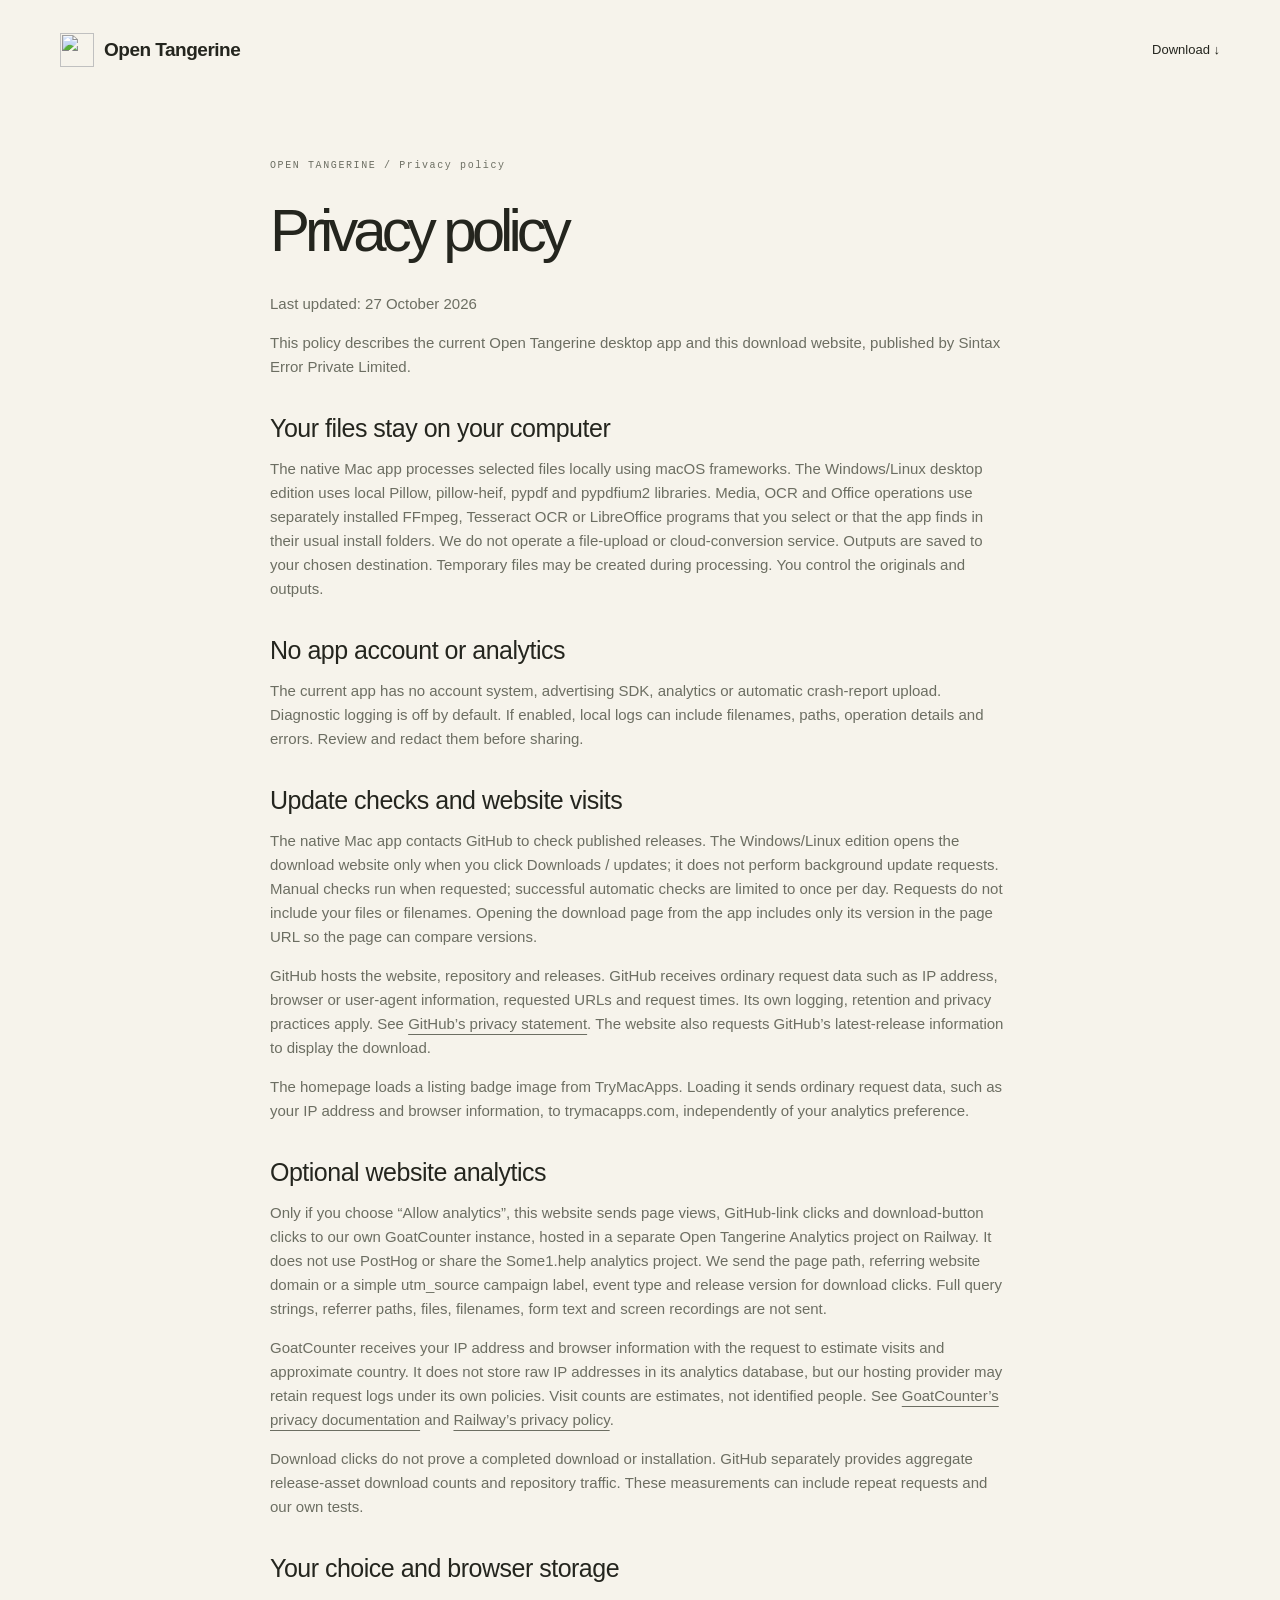
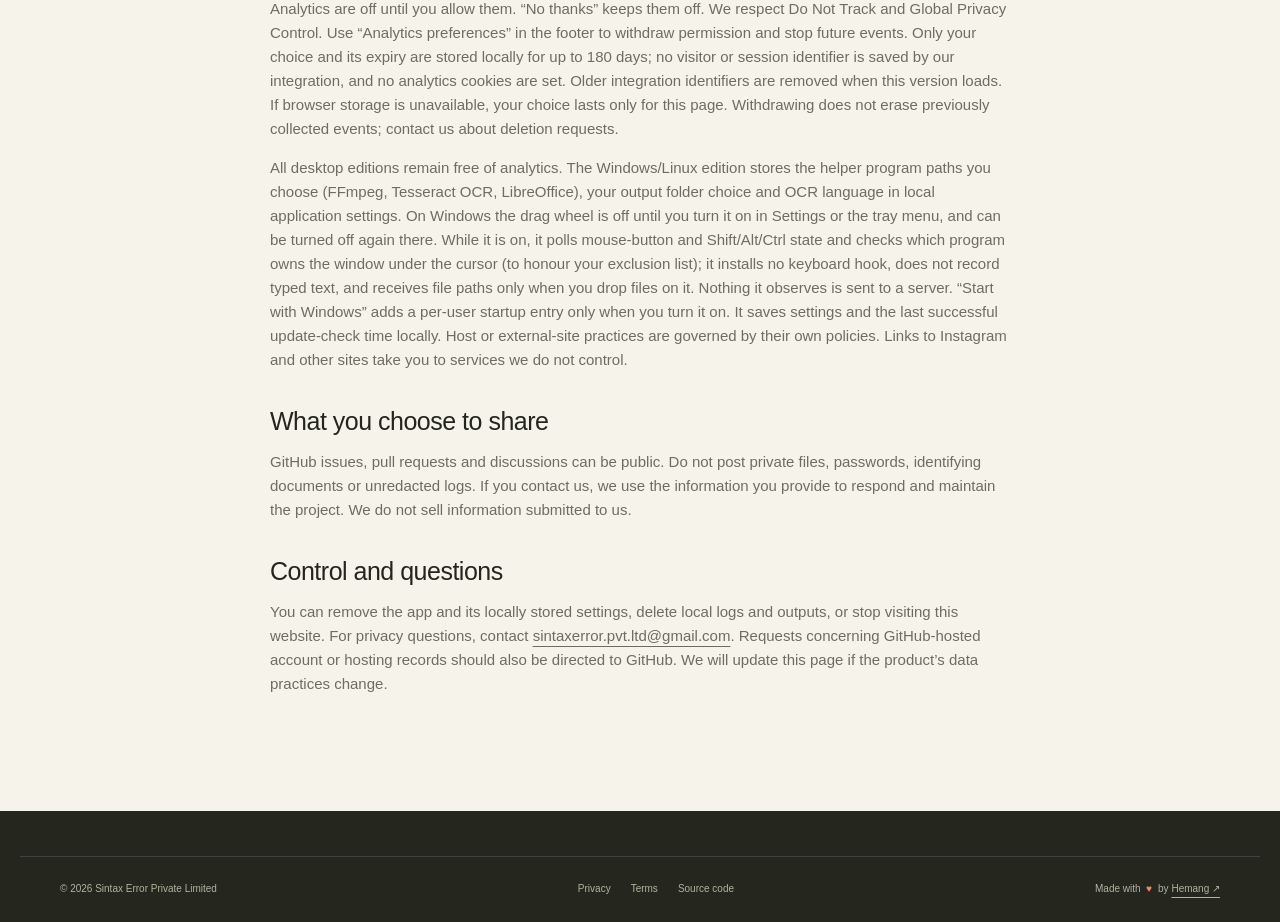
==== commit 2c28d40d: "WIP: full Desktop 0.3.0 (snapshot; source for the PR branches, never open a PR from it) Co-Authored-" ====
--- a/docs/privacy.html
+++ b/docs/privacy.html
@@ -1 +1 @@
-<!doctype html><html lang="en"><head><meta charset="utf-8"><meta name="viewport" content="width=device-width,initial-scale=1"><title>Privacy policy — Open Tangerine</title><link rel="icon" href="assets/logo.svg"><link rel="stylesheet" href="assets/style.css"><meta name="description" content="How Open Tangerine processes files locally, checks releases on GitHub and handles website visits and diagnostic logs."><meta name="robots" content="index,follow,max-image-preview:large"><link rel="canonical" href="https://sintaxerrorpvtltd.github.io/Open-Tangerine/privacy.html"><link rel="sitemap" type="application/xml" href="https://sintaxerrorpvtltd.github.io/Open-Tangerine/sitemap.xml"><meta name="referrer" content="strict-origin-when-cross-origin"><meta property="og:type" content="website"><meta property="og:site_name" content="Open Tangerine"><meta property="og:locale" content="en_US"><meta property="og:title" content="Privacy policy — Open Tangerine"><meta property="og:description" content="How Open Tangerine processes files locally, checks releases on GitHub and handles website visits and diagnostic logs."><meta property="og:url" content="https://sintaxerrorpvtltd.github.io/Open-Tangerine/privacy.html"><meta property="og:image" content="https://sintaxerrorpvtltd.github.io/Open-Tangerine/assets/social-icon.png"><meta property="og:image:width" content="512"><meta property="og:image:height" content="512"><meta property="og:image:alt" content="Open Tangerine orange app icon"><meta name="twitter:card" content="summary"><meta name="twitter:title" content="Privacy policy — Open Tangerine"><meta name="twitter:description" content="How Open Tangerine processes files locally, checks releases on GitHub and handles website visits and diagnostic logs."><meta name="twitter:image" content="https://sintaxerrorpvtltd.github.io/Open-Tangerine/assets/social-icon.png"><link rel="stylesheet" href="assets/analytics.css?v=1"><script src="assets/analytics.js?v=2" defer></script></head><body><header class="nav wrap"><a class="brand" href="./"><img src="assets/logo.svg" width="34" height="34" alt="">Open Tangerine</a><nav><a href="./#download">Download ↓</a></nav></header><main class="legal wrap"><p class="eyebrow">OPEN TANGERINE / Privacy policy</p><h1>Privacy policy</h1><p>Last updated: 22 October 2026</p><p>This policy describes the current Open Tangerine desktop app and this download website, published by Sintax Error Private Limited.</p><h2>Your files stay on your computer</h2><p>The native Mac app processes selected files locally using macOS frameworks. The Windows/Linux desktop edition uses local Pillow and pypdf libraries. Some media operations use a separately installed FFmpeg executable that you select. We do not operate a file-upload or cloud-conversion service. Outputs are saved to your chosen destination. Temporary files may be created during processing. You control the originals and outputs.</p><h2>No app account or analytics</h2><p>The current app has no account system, advertising SDK, analytics or automatic crash-report upload. Diagnostic logging is off by default. If enabled, local logs can include filenames, paths, operation details and errors. Review and redact them before sharing.</p><h2>Update checks and website visits</h2><p>The native Mac app contacts GitHub to check published releases. The Windows/Linux edition opens the download website only when you click Downloads / updates; it does not perform background update requests. Manual checks run when requested; successful automatic checks are limited to once per day. Requests do not include your files or filenames. Opening the download page from the app includes only its version in the page URL so the page can compare versions.</p><p>GitHub hosts the website, repository and releases. GitHub receives ordinary request data such as IP address, browser or user-agent information, requested URLs and request times. Its own logging, retention and privacy practices apply. See <a href="https://docs.github.com/en/site-policy/privacy-policies/github-general-privacy-statement">GitHub’s privacy statement</a>. The website also requests GitHub’s latest-release information to display the download.</p><p>The homepage loads a listing badge image from TryMacApps. Loading it sends ordinary request data, such as your IP address and browser information, to trymacapps.com, independently of your analytics preference.</p><h2>Optional website analytics</h2><p>Only if you choose “Allow analytics”, this website sends page views, GitHub-link clicks and download-button clicks to our own GoatCounter instance, hosted in a separate Open Tangerine Analytics project on Railway. It does not use PostHog or share the Some1.help analytics project. We send the page path, referring website domain or a simple utm_source campaign label, event type and release version for download clicks. Full query strings, referrer paths, files, filenames, form text and screen recordings are not sent.</p><p>GoatCounter receives your IP address and browser information with the request to estimate visits and approximate country. It does not store raw IP addresses in its analytics database, but our hosting provider may retain request logs under its own policies. Visit counts are estimates, not identified people. See <a href="https://www.goatcounter.com/help/privacy">GoatCounter’s privacy documentation</a> and <a href="https://railway.com/legal/privacy">Railway’s privacy policy</a>.</p><p>Download clicks do not prove a completed download or installation. GitHub separately provides aggregate release-asset download counts and repository traffic. These measurements can include repeat requests and our own tests.</p><h2>Your choice and browser storage</h2><p>Analytics are off until you allow them. “No thanks” keeps them off. We respect Do Not Track and Global Privacy Control. Use “Analytics preferences” in the footer to withdraw permission and stop future events. Only your choice and its expiry are stored locally for up to 180 days; no visitor or session identifier is saved by our integration, and no analytics cookies are set. Older integration identifiers are removed when this version loads. If browser storage is unavailable, your choice lasts only for this page. Withdrawing does not erase previously collected events; contact us about deletion requests.</p><p>All desktop editions remain free of analytics. The Windows/Linux edition stores your selected FFmpeg executable path in local application settings. Windows also saves whether its optional Shift wheel is enabled. When enabled, it polls modifier/mouse state and reads selected Explorer/Desktop file paths locally through Windows PowerShell; it does not record typed text or send selections to a server. It saves settings and the last successful update-check time locally. Host or external-site practices are governed by their own policies. Links to Instagram and other sites take you to services we do not control.</p><h2>What you choose to share</h2><p>GitHub issues, pull requests and discussions can be public. Do not post private files, passwords, identifying documents or unredacted logs. If you contact us, we use the information you provide to respond and maintain the project. We do not sell information submitted to us.</p><h2>Control and questions</h2><p>You can remove the app and its locally stored settings, delete local logs and outputs, or stop visiting this website. For privacy questions, contact <a href="mailto:sintaxerror.pvt.ltd@gmail.com">sintaxerror.pvt.ltd@gmail.com</a>. Requests concerning GitHub-hosted account or hosting records should also be directed to GitHub. We will update this page if the product’s data practices change.</p></main><footer><div class="wrap footer-bottom"><span>© 2026 Sintax Error Private Limited</span><nav aria-label="Legal"><a href="privacy.html">Privacy</a><a href="terms.html">Terms</a><a href="https://github.com/sintaxerrorpvtltd/Open-Tangerine">Source code</a></nav><span>Made with <span class="heart" aria-label="love">♥</span> by <a href="https://www.instagram.com/hemaangg/">Hemang ↗</a></span></div></footer></body></html>+<!doctype html><html lang="en"><head><meta charset="utf-8"><meta name="viewport" content="width=device-width,initial-scale=1"><title>Privacy policy — Open Tangerine</title><link rel="icon" href="assets/logo.svg"><link rel="stylesheet" href="assets/style.css"><meta name="description" content="How Open Tangerine processes files locally, checks releases on GitHub and handles website visits and diagnostic logs."><meta name="robots" content="index,follow,max-image-preview:large"><link rel="canonical" href="https://sintaxerrorpvtltd.github.io/Open-Tangerine/privacy.html"><link rel="sitemap" type="application/xml" href="https://sintaxerrorpvtltd.github.io/Open-Tangerine/sitemap.xml"><meta name="referrer" content="strict-origin-when-cross-origin"><meta property="og:type" content="website"><meta property="og:site_name" content="Open Tangerine"><meta property="og:locale" content="en_US"><meta property="og:title" content="Privacy policy — Open Tangerine"><meta property="og:description" content="How Open Tangerine processes files locally, checks releases on GitHub and handles website visits and diagnostic logs."><meta property="og:url" content="https://sintaxerrorpvtltd.github.io/Open-Tangerine/privacy.html"><meta property="og:image" content="https://sintaxerrorpvtltd.github.io/Open-Tangerine/assets/social-icon.png"><meta property="og:image:width" content="512"><meta property="og:image:height" content="512"><meta property="og:image:alt" content="Open Tangerine orange app icon"><meta name="twitter:card" content="summary"><meta name="twitter:title" content="Privacy policy — Open Tangerine"><meta name="twitter:description" content="How Open Tangerine processes files locally, checks releases on GitHub and handles website visits and diagnostic logs."><meta name="twitter:image" content="https://sintaxerrorpvtltd.github.io/Open-Tangerine/assets/social-icon.png"><link rel="stylesheet" href="assets/analytics.css?v=1"><script src="assets/analytics.js?v=2" defer></script></head><body><header class="nav wrap"><a class="brand" href="./"><img src="assets/logo.svg" width="34" height="34" alt="">Open Tangerine</a><nav><a href="./#download">Download ↓</a></nav></header><main class="legal wrap"><p class="eyebrow">OPEN TANGERINE / Privacy policy</p><h1>Privacy policy</h1><p>Last updated: 27 October 2026</p><p>This policy describes the current Open Tangerine desktop app and this download website, published by Sintax Error Private Limited.</p><h2>Your files stay on your computer</h2><p>The native Mac app processes selected files locally using macOS frameworks. The Windows/Linux desktop edition uses local Pillow, pillow-heif, pypdf and pypdfium2 libraries. Media, OCR and Office operations use separately installed FFmpeg, Tesseract OCR or LibreOffice programs that you select or that the app finds in their usual install folders. We do not operate a file-upload or cloud-conversion service. Outputs are saved to your chosen destination. Temporary files may be created during processing. You control the originals and outputs.</p><h2>No app account or analytics</h2><p>The current app has no account system, advertising SDK, analytics or automatic crash-report upload. Diagnostic logging is off by default. If enabled, local logs can include filenames, paths, operation details and errors. Review and redact them before sharing.</p><h2>Update checks and website visits</h2><p>The native Mac app contacts GitHub to check published releases. The Windows/Linux edition opens the download website only when you click Downloads / updates; it does not perform background update requests. Manual checks run when requested; successful automatic checks are limited to once per day. Requests do not include your files or filenames. Opening the download page from the app includes only its version in the page URL so the page can compare versions.</p><p>GitHub hosts the website, repository and releases. GitHub receives ordinary request data such as IP address, browser or user-agent information, requested URLs and request times. Its own logging, retention and privacy practices apply. See <a href="https://docs.github.com/en/site-policy/privacy-policies/github-general-privacy-statement">GitHub’s privacy statement</a>. The website also requests GitHub’s latest-release information to display the download.</p><p>The homepage loads a listing badge image from TryMacApps. Loading it sends ordinary request data, such as your IP address and browser information, to trymacapps.com, independently of your analytics preference.</p><h2>Optional website analytics</h2><p>Only if you choose “Allow analytics”, this website sends page views, GitHub-link clicks and download-button clicks to our own GoatCounter instance, hosted in a separate Open Tangerine Analytics project on Railway. It does not use PostHog or share the Some1.help analytics project. We send the page path, referring website domain or a simple utm_source campaign label, event type and release version for download clicks. Full query strings, referrer paths, files, filenames, form text and screen recordings are not sent.</p><p>GoatCounter receives your IP address and browser information with the request to estimate visits and approximate country. It does not store raw IP addresses in its analytics database, but our hosting provider may retain request logs under its own policies. Visit counts are estimates, not identified people. See <a href="https://www.goatcounter.com/help/privacy">GoatCounter’s privacy documentation</a> and <a href="https://railway.com/legal/privacy">Railway’s privacy policy</a>.</p><p>Download clicks do not prove a completed download or installation. GitHub separately provides aggregate release-asset download counts and repository traffic. These measurements can include repeat requests and our own tests.</p><h2>Your choice and browser storage</h2><p>Analytics are off until you allow them. “No thanks” keeps them off. We respect Do Not Track and Global Privacy Control. Use “Analytics preferences” in the footer to withdraw permission and stop future events. Only your choice and its expiry are stored locally for up to 180 days; no visitor or session identifier is saved by our integration, and no analytics cookies are set. Older integration identifiers are removed when this version loads. If browser storage is unavailable, your choice lasts only for this page. Withdrawing does not erase previously collected events; contact us about deletion requests.</p><p>All desktop editions remain free of analytics. The Windows/Linux edition stores the helper program paths you choose (FFmpeg, Tesseract OCR, LibreOffice), your output folder choice and OCR language in local application settings. On Windows the drag wheel is off until you turn it on in Settings or the tray menu, and can be turned off again there. While it is on, it polls mouse-button and Shift/Alt/Ctrl state and checks which program owns the window under the cursor (to honour your exclusion list); it installs no keyboard hook, does not record typed text, and receives file paths only when you drop files on it. Nothing it observes is sent to a server. “Start with Windows” adds a per-user startup entry only when you turn it on. It saves settings and the last successful update-check time locally. Host or external-site practices are governed by their own policies. Links to Instagram and other sites take you to services we do not control.</p><h2>What you choose to share</h2><p>GitHub issues, pull requests and discussions can be public. Do not post private files, passwords, identifying documents or unredacted logs. If you contact us, we use the information you provide to respond and maintain the project. We do not sell information submitted to us.</p><h2>Control and questions</h2><p>You can remove the app and its locally stored settings, delete local logs and outputs, or stop visiting this website. For privacy questions, contact <a href="mailto:sintaxerror.pvt.ltd@gmail.com">sintaxerror.pvt.ltd@gmail.com</a>. Requests concerning GitHub-hosted account or hosting records should also be directed to GitHub. We will update this page if the product’s data practices change.</p></main><footer><div class="wrap footer-bottom"><span>© 2026 Sintax Error Private Limited</span><nav aria-label="Legal"><a href="privacy.html">Privacy</a><a href="terms.html">Terms</a><a href="https://github.com/sintaxerrorpvtltd/Open-Tangerine">Source code</a></nav><span>Made with <span class="heart" aria-label="love">♥</span> by <a href="https://www.instagram.com/hemaangg/">Hemang ↗</a></span></div></footer></body></html>
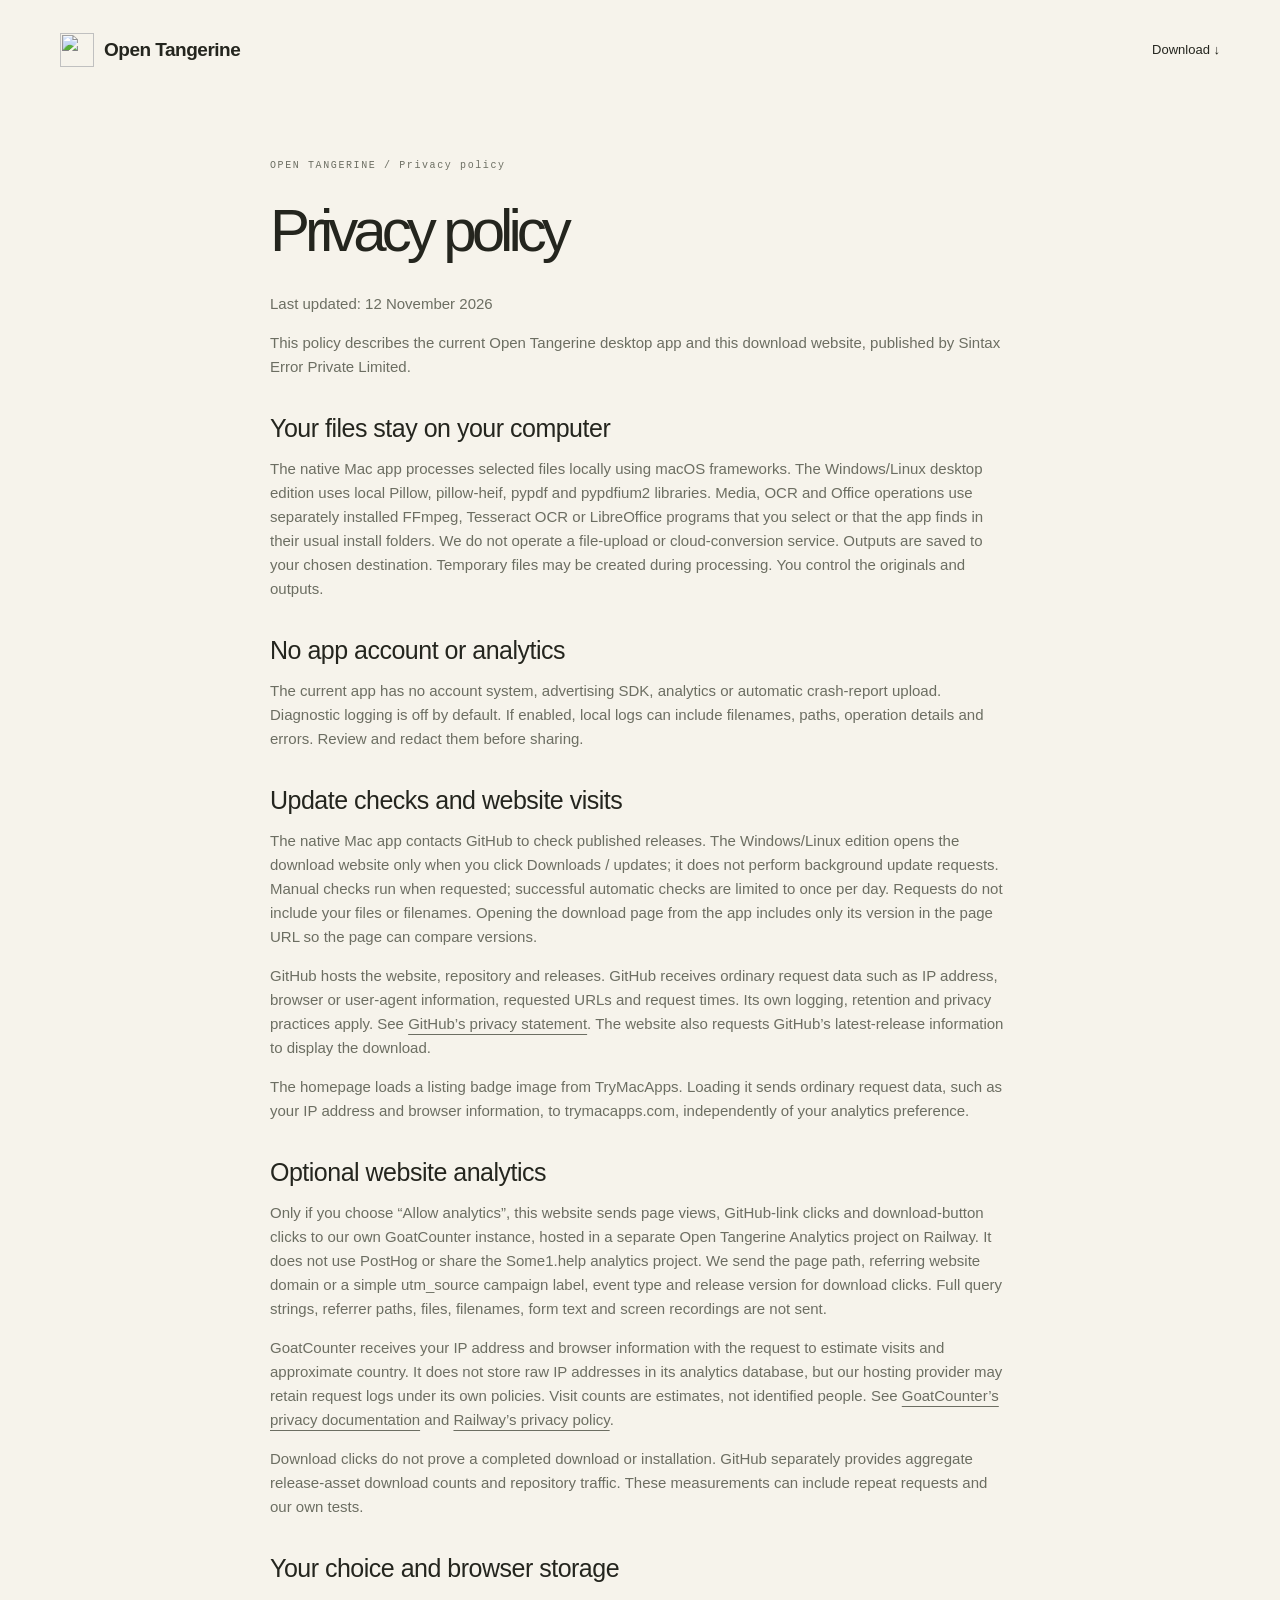
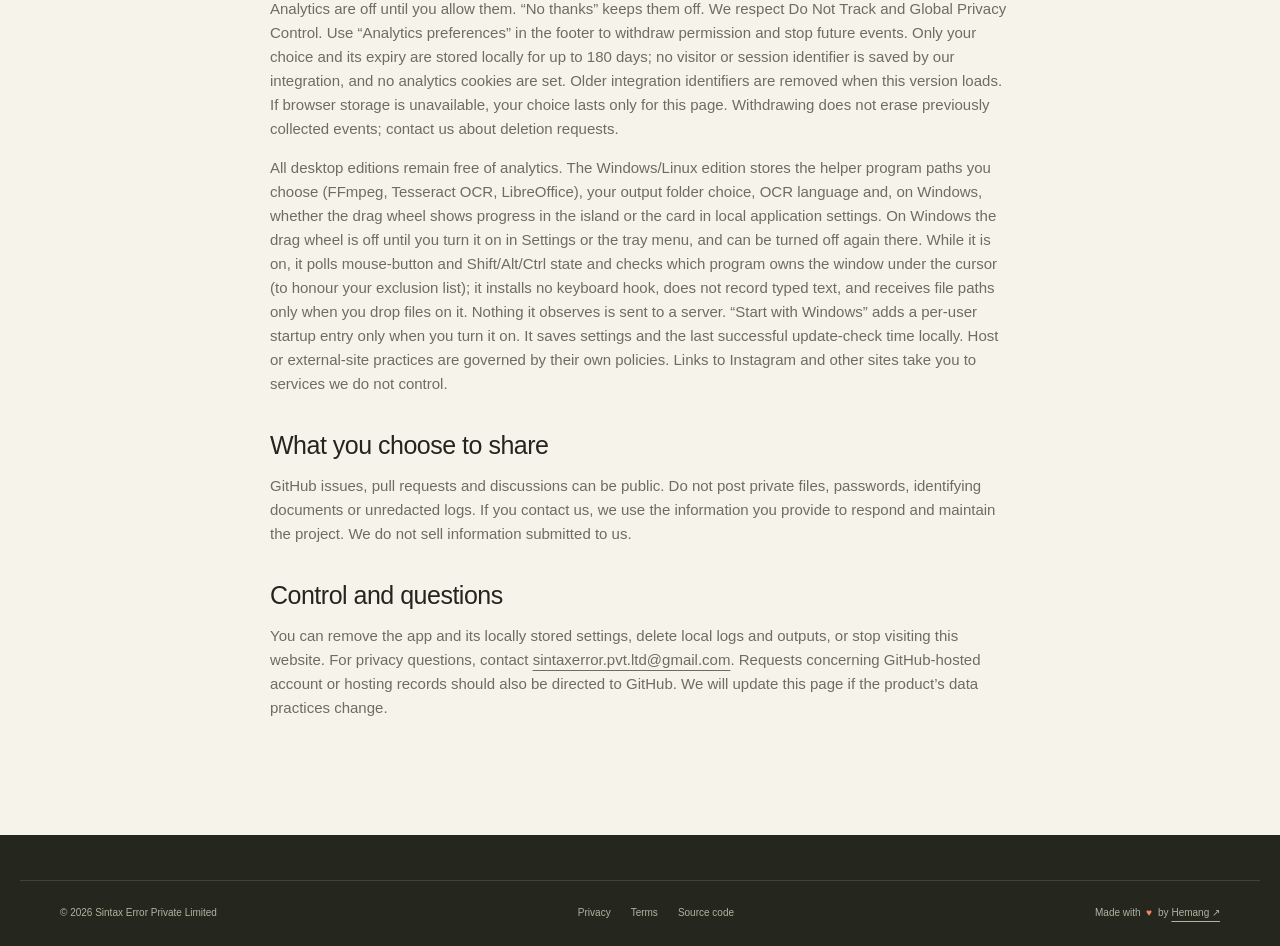
==== commit d8c98d1a: "Website: Desktop 0.3.0 and privacy policy Download script offers 0.3.0; homepage and llms.txt descri" ====
--- a/docs/privacy.html
+++ b/docs/privacy.html
@@ -1 +1 @@
-<!doctype html><html lang="en"><head><meta charset="utf-8"><meta name="viewport" content="width=device-width,initial-scale=1"><title>Privacy policy — Open Tangerine</title><link rel="icon" href="assets/logo.svg"><link rel="stylesheet" href="assets/style.css"><meta name="description" content="How Open Tangerine processes files locally, checks releases on GitHub and handles website visits and diagnostic logs."><meta name="robots" content="index,follow,max-image-preview:large"><link rel="canonical" href="https://sintaxerrorpvtltd.github.io/Open-Tangerine/privacy.html"><link rel="sitemap" type="application/xml" href="https://sintaxerrorpvtltd.github.io/Open-Tangerine/sitemap.xml"><meta name="referrer" content="strict-origin-when-cross-origin"><meta property="og:type" content="website"><meta property="og:site_name" content="Open Tangerine"><meta property="og:locale" content="en_US"><meta property="og:title" content="Privacy policy — Open Tangerine"><meta property="og:description" content="How Open Tangerine processes files locally, checks releases on GitHub and handles website visits and diagnostic logs."><meta property="og:url" content="https://sintaxerrorpvtltd.github.io/Open-Tangerine/privacy.html"><meta property="og:image" content="https://sintaxerrorpvtltd.github.io/Open-Tangerine/assets/social-icon.png"><meta property="og:image:width" content="512"><meta property="og:image:height" content="512"><meta property="og:image:alt" content="Open Tangerine orange app icon"><meta name="twitter:card" content="summary"><meta name="twitter:title" content="Privacy policy — Open Tangerine"><meta name="twitter:description" content="How Open Tangerine processes files locally, checks releases on GitHub and handles website visits and diagnostic logs."><meta name="twitter:image" content="https://sintaxerrorpvtltd.github.io/Open-Tangerine/assets/social-icon.png"><link rel="stylesheet" href="assets/analytics.css?v=1"><script src="assets/analytics.js?v=2" defer></script></head><body><header class="nav wrap"><a class="brand" href="./"><img src="assets/logo.svg" width="34" height="34" alt="">Open Tangerine</a><nav><a href="./#download">Download ↓</a></nav></header><main class="legal wrap"><p class="eyebrow">OPEN TANGERINE / Privacy policy</p><h1>Privacy policy</h1><p>Last updated: 27 October 2026</p><p>This policy describes the current Open Tangerine desktop app and this download website, published by Sintax Error Private Limited.</p><h2>Your files stay on your computer</h2><p>The native Mac app processes selected files locally using macOS frameworks. The Windows/Linux desktop edition uses local Pillow, pillow-heif, pypdf and pypdfium2 libraries. Media, OCR and Office operations use separately installed FFmpeg, Tesseract OCR or LibreOffice programs that you select or that the app finds in their usual install folders. We do not operate a file-upload or cloud-conversion service. Outputs are saved to your chosen destination. Temporary files may be created during processing. You control the originals and outputs.</p><h2>No app account or analytics</h2><p>The current app has no account system, advertising SDK, analytics or automatic crash-report upload. Diagnostic logging is off by default. If enabled, local logs can include filenames, paths, operation details and errors. Review and redact them before sharing.</p><h2>Update checks and website visits</h2><p>The native Mac app contacts GitHub to check published releases. The Windows/Linux edition opens the download website only when you click Downloads / updates; it does not perform background update requests. Manual checks run when requested; successful automatic checks are limited to once per day. Requests do not include your files or filenames. Opening the download page from the app includes only its version in the page URL so the page can compare versions.</p><p>GitHub hosts the website, repository and releases. GitHub receives ordinary request data such as IP address, browser or user-agent information, requested URLs and request times. Its own logging, retention and privacy practices apply. See <a href="https://docs.github.com/en/site-policy/privacy-policies/github-general-privacy-statement">GitHub’s privacy statement</a>. The website also requests GitHub’s latest-release information to display the download.</p><p>The homepage loads a listing badge image from TryMacApps. Loading it sends ordinary request data, such as your IP address and browser information, to trymacapps.com, independently of your analytics preference.</p><h2>Optional website analytics</h2><p>Only if you choose “Allow analytics”, this website sends page views, GitHub-link clicks and download-button clicks to our own GoatCounter instance, hosted in a separate Open Tangerine Analytics project on Railway. It does not use PostHog or share the Some1.help analytics project. We send the page path, referring website domain or a simple utm_source campaign label, event type and release version for download clicks. Full query strings, referrer paths, files, filenames, form text and screen recordings are not sent.</p><p>GoatCounter receives your IP address and browser information with the request to estimate visits and approximate country. It does not store raw IP addresses in its analytics database, but our hosting provider may retain request logs under its own policies. Visit counts are estimates, not identified people. See <a href="https://www.goatcounter.com/help/privacy">GoatCounter’s privacy documentation</a> and <a href="https://railway.com/legal/privacy">Railway’s privacy policy</a>.</p><p>Download clicks do not prove a completed download or installation. GitHub separately provides aggregate release-asset download counts and repository traffic. These measurements can include repeat requests and our own tests.</p><h2>Your choice and browser storage</h2><p>Analytics are off until you allow them. “No thanks” keeps them off. We respect Do Not Track and Global Privacy Control. Use “Analytics preferences” in the footer to withdraw permission and stop future events. Only your choice and its expiry are stored locally for up to 180 days; no visitor or session identifier is saved by our integration, and no analytics cookies are set. Older integration identifiers are removed when this version loads. If browser storage is unavailable, your choice lasts only for this page. Withdrawing does not erase previously collected events; contact us about deletion requests.</p><p>All desktop editions remain free of analytics. The Windows/Linux edition stores the helper program paths you choose (FFmpeg, Tesseract OCR, LibreOffice), your output folder choice and OCR language in local application settings. On Windows the drag wheel is off until you turn it on in Settings or the tray menu, and can be turned off again there. While it is on, it polls mouse-button and Shift/Alt/Ctrl state and checks which program owns the window under the cursor (to honour your exclusion list); it installs no keyboard hook, does not record typed text, and receives file paths only when you drop files on it. Nothing it observes is sent to a server. “Start with Windows” adds a per-user startup entry only when you turn it on. It saves settings and the last successful update-check time locally. Host or external-site practices are governed by their own policies. Links to Instagram and other sites take you to services we do not control.</p><h2>What you choose to share</h2><p>GitHub issues, pull requests and discussions can be public. Do not post private files, passwords, identifying documents or unredacted logs. If you contact us, we use the information you provide to respond and maintain the project. We do not sell information submitted to us.</p><h2>Control and questions</h2><p>You can remove the app and its locally stored settings, delete local logs and outputs, or stop visiting this website. For privacy questions, contact <a href="mailto:sintaxerror.pvt.ltd@gmail.com">sintaxerror.pvt.ltd@gmail.com</a>. Requests concerning GitHub-hosted account or hosting records should also be directed to GitHub. We will update this page if the product’s data practices change.</p></main><footer><div class="wrap footer-bottom"><span>© 2026 Sintax Error Private Limited</span><nav aria-label="Legal"><a href="privacy.html">Privacy</a><a href="terms.html">Terms</a><a href="https://github.com/sintaxerrorpvtltd/Open-Tangerine">Source code</a></nav><span>Made with <span class="heart" aria-label="love">♥</span> by <a href="https://www.instagram.com/hemaangg/">Hemang ↗</a></span></div></footer></body></html>+<!doctype html><html lang="en"><head><meta charset="utf-8"><meta name="viewport" content="width=device-width,initial-scale=1"><title>Privacy policy — Open Tangerine</title><link rel="icon" href="assets/logo.svg"><link rel="stylesheet" href="assets/style.css"><meta name="description" content="How Open Tangerine processes files locally, checks releases on GitHub and handles website visits and diagnostic logs."><meta name="robots" content="index,follow,max-image-preview:large"><link rel="canonical" href="https://sintaxerrorpvtltd.github.io/Open-Tangerine/privacy.html"><link rel="sitemap" type="application/xml" href="https://sintaxerrorpvtltd.github.io/Open-Tangerine/sitemap.xml"><meta name="referrer" content="strict-origin-when-cross-origin"><meta property="og:type" content="website"><meta property="og:site_name" content="Open Tangerine"><meta property="og:locale" content="en_US"><meta property="og:title" content="Privacy policy — Open Tangerine"><meta property="og:description" content="How Open Tangerine processes files locally, checks releases on GitHub and handles website visits and diagnostic logs."><meta property="og:url" content="https://sintaxerrorpvtltd.github.io/Open-Tangerine/privacy.html"><meta property="og:image" content="https://sintaxerrorpvtltd.github.io/Open-Tangerine/assets/social-icon.png"><meta property="og:image:width" content="512"><meta property="og:image:height" content="512"><meta property="og:image:alt" content="Open Tangerine orange app icon"><meta name="twitter:card" content="summary"><meta name="twitter:title" content="Privacy policy — Open Tangerine"><meta name="twitter:description" content="How Open Tangerine processes files locally, checks releases on GitHub and handles website visits and diagnostic logs."><meta name="twitter:image" content="https://sintaxerrorpvtltd.github.io/Open-Tangerine/assets/social-icon.png"><link rel="stylesheet" href="assets/analytics.css?v=1"><script src="assets/analytics.js?v=2" defer></script></head><body><header class="nav wrap"><a class="brand" href="./"><img src="assets/logo.svg" width="34" height="34" alt="">Open Tangerine</a><nav><a href="./#download">Download ↓</a></nav></header><main class="legal wrap"><p class="eyebrow">OPEN TANGERINE / Privacy policy</p><h1>Privacy policy</h1><p>Last updated: 12 November 2026</p><p>This policy describes the current Open Tangerine desktop app and this download website, published by Sintax Error Private Limited.</p><h2>Your files stay on your computer</h2><p>The native Mac app processes selected files locally using macOS frameworks. The Windows/Linux desktop edition uses local Pillow, pillow-heif, pypdf and pypdfium2 libraries. Media, OCR and Office operations use separately installed FFmpeg, Tesseract OCR or LibreOffice programs that you select or that the app finds in their usual install folders. We do not operate a file-upload or cloud-conversion service. Outputs are saved to your chosen destination. Temporary files may be created during processing. You control the originals and outputs.</p><h2>No app account or analytics</h2><p>The current app has no account system, advertising SDK, analytics or automatic crash-report upload. Diagnostic logging is off by default. If enabled, local logs can include filenames, paths, operation details and errors. Review and redact them before sharing.</p><h2>Update checks and website visits</h2><p>The native Mac app contacts GitHub to check published releases. The Windows/Linux edition opens the download website only when you click Downloads / updates; it does not perform background update requests. Manual checks run when requested; successful automatic checks are limited to once per day. Requests do not include your files or filenames. Opening the download page from the app includes only its version in the page URL so the page can compare versions.</p><p>GitHub hosts the website, repository and releases. GitHub receives ordinary request data such as IP address, browser or user-agent information, requested URLs and request times. Its own logging, retention and privacy practices apply. See <a href="https://docs.github.com/en/site-policy/privacy-policies/github-general-privacy-statement">GitHub’s privacy statement</a>. The website also requests GitHub’s latest-release information to display the download.</p><p>The homepage loads a listing badge image from TryMacApps. Loading it sends ordinary request data, such as your IP address and browser information, to trymacapps.com, independently of your analytics preference.</p><h2>Optional website analytics</h2><p>Only if you choose “Allow analytics”, this website sends page views, GitHub-link clicks and download-button clicks to our own GoatCounter instance, hosted in a separate Open Tangerine Analytics project on Railway. It does not use PostHog or share the Some1.help analytics project. We send the page path, referring website domain or a simple utm_source campaign label, event type and release version for download clicks. Full query strings, referrer paths, files, filenames, form text and screen recordings are not sent.</p><p>GoatCounter receives your IP address and browser information with the request to estimate visits and approximate country. It does not store raw IP addresses in its analytics database, but our hosting provider may retain request logs under its own policies. Visit counts are estimates, not identified people. See <a href="https://www.goatcounter.com/help/privacy">GoatCounter’s privacy documentation</a> and <a href="https://railway.com/legal/privacy">Railway’s privacy policy</a>.</p><p>Download clicks do not prove a completed download or installation. GitHub separately provides aggregate release-asset download counts and repository traffic. These measurements can include repeat requests and our own tests.</p><h2>Your choice and browser storage</h2><p>Analytics are off until you allow them. “No thanks” keeps them off. We respect Do Not Track and Global Privacy Control. Use “Analytics preferences” in the footer to withdraw permission and stop future events. Only your choice and its expiry are stored locally for up to 180 days; no visitor or session identifier is saved by our integration, and no analytics cookies are set. Older integration identifiers are removed when this version loads. If browser storage is unavailable, your choice lasts only for this page. Withdrawing does not erase previously collected events; contact us about deletion requests.</p><p>All desktop editions remain free of analytics. The Windows/Linux edition stores the helper program paths you choose (FFmpeg, Tesseract OCR, LibreOffice), your output folder choice, OCR language and, on Windows, whether the drag wheel shows progress in the island or the card in local application settings. On Windows the drag wheel is off until you turn it on in Settings or the tray menu, and can be turned off again there. While it is on, it polls mouse-button and Shift/Alt/Ctrl state and checks which program owns the window under the cursor (to honour your exclusion list); it installs no keyboard hook, does not record typed text, and receives file paths only when you drop files on it. Nothing it observes is sent to a server. “Start with Windows” adds a per-user startup entry only when you turn it on. It saves settings and the last successful update-check time locally. Host or external-site practices are governed by their own policies. Links to Instagram and other sites take you to services we do not control.</p><h2>What you choose to share</h2><p>GitHub issues, pull requests and discussions can be public. Do not post private files, passwords, identifying documents or unredacted logs. If you contact us, we use the information you provide to respond and maintain the project. We do not sell information submitted to us.</p><h2>Control and questions</h2><p>You can remove the app and its locally stored settings, delete local logs and outputs, or stop visiting this website. For privacy questions, contact <a href="mailto:sintaxerror.pvt.ltd@gmail.com">sintaxerror.pvt.ltd@gmail.com</a>. Requests concerning GitHub-hosted account or hosting records should also be directed to GitHub. We will update this page if the product’s data practices change.</p></main><footer><div class="wrap footer-bottom"><span>© 2026 Sintax Error Private Limited</span><nav aria-label="Legal"><a href="privacy.html">Privacy</a><a href="terms.html">Terms</a><a href="https://github.com/sintaxerrorpvtltd/Open-Tangerine">Source code</a></nav><span>Made with <span class="heart" aria-label="love">♥</span> by <a href="https://www.instagram.com/hemaangg/">Hemang ↗</a></span></div></footer></body></html>
